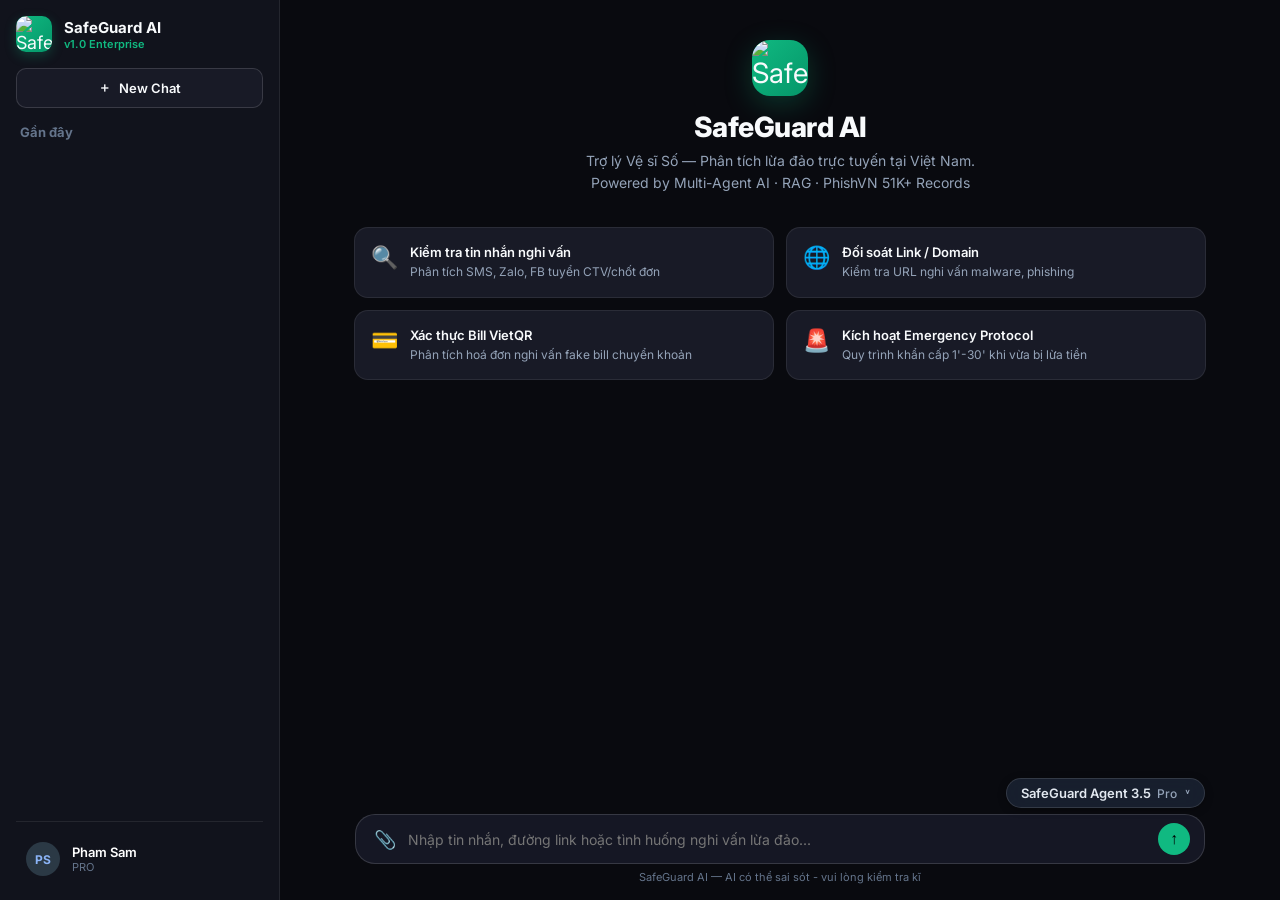
==== public/index.html @ 17a520f9 "Initial commit: SafeGuard AI - Scam/Phishing Message Copilot" ====
<!DOCTYPE html>
<html lang="vi">

<head>
    <meta charset="UTF-8">
    <meta name="viewport" content="width=device-width, initial-scale=1.0">
    <title>SafeGuard AI — Digital Security Assistant</title>
    <link rel="stylesheet" href="styles.css">
    <link rel="preconnect" href="https://fonts.googleapis.com">
    <link rel="preconnect" href="https://fonts.gstatic.com" crossorigin>
    <link href="https://fonts.googleapis.com/css2?family=Inter:wght@300;400;500;600;700;800&display=swap"
        rel="stylesheet">
</head>

<body>
    <div class="app-layout">
        <!-- ── SIDEBAR ── -->
        <aside class="sidebar">
            <div class="sidebar-header">
                <div class="logo-box"><img src="/assets/AIScamavatar.jpg" class="brand-avatar-img"
                        alt="SafeGuard AI Logo"></div>
                <div class="logo-text">
                    <span class="app-title">SafeGuard AI</span>
                    <span class="app-version">v1.0 Enterprise</span>
                </div>
            </div>

            <button class="btn-new-chat" id="btnNewChat">
                <span>＋</span> New Chat
            </button>

            <div class="sidebar-section history-section">
                <div class="section-label">Gần đây</div>
                <div class="session-list" id="sessionList">
                    <!-- Session items rendered by JS -->
                </div>
            </div>

            <div class="sidebar-footer">
                <div class="user-profile-card">
                    <div class="user-avatar-badge">PS</div>
                    <div class="user-info">
                        <div class="user-name">Pham Sam</div>
                        <div class="user-plan">PRO</div>
                    </div>
                </div>
            </div>
        </aside>

        <!-- ── MAIN VIEWPORT ── -->
        <main class="main-content">

            <!-- Scrollable Chat Stream Container -->
            <div class="chat-viewport" id="chatViewport">
                <!-- Landing view shown when chat is empty -->
                <div class="landing-view" id="landingView">
                    <div class="landing-hero">
                        <div class="hero-logo"><img src="/assets/AIScamavatar.jpg" class="landing-avatar-img"
                                alt="SafeGuard AI"></div>
                        <h1 class="hero-title">SafeGuard AI</h1>
                        <p class="hero-subtitle">
                            Trợ lý Vệ sĩ Số — Phân tích lừa đảo trực tuyến tại Việt Nam.<br>
                            Powered by Multi-Agent AI · RAG · PhishVN 51K+ Records
                        </p>
                    </div>

                    <div class="suggestion-grid">
                        <div class="suggestion-card"
                            data-prompt="Tuyển CTV xem TikTok chốt đơn Shopee thu nhập 500k/ngày. Yêu cầu nạp 500k quỹ đảm bảo vào tài khoản cá nhân Nguyen Van A để kích hoạt tài khoản gấp.">
                            <span class="card-icon">🔍</span>
                            <div class="card-text">
                                <h3>Kiểm tra tin nhắn nghi vấn</h3>
                                <p>Phân tích SMS, Zalo, FB tuyển CTV/chốt đơn</p>
                            </div>
                        </div>
                        <div class="suggestion-card"
                            data-prompt="Cán bộ Cục Thuế thông báo: Tài khoản VNeID bị lỗi. Truy cập http://vneid-capnhat.apk để cập nhật.">
                            <span class="card-icon">🌐</span>
                            <div class="card-text">
                                <h3>Đối soát Link / Domain</h3>
                                <p>Kiểm tra URL nghi vấn malware, phishing</p>
                            </div>
                        </div>
                        <div class="suggestion-card"
                            data-prompt="Gửi ảnh bill VietQR đã chuyển khoản thành công 2 triệu nhưng tài khoản ngân hàng chưa tăng số dư.">
                            <span class="card-icon">💳</span>
                            <div class="card-text">
                                <h3>Xác thực Bill VietQR</h3>
                                <p>Phân tích hoá đơn nghi vấn fake bill chuyển khoản</p>
                            </div>
                        </div>
                        <div class="suggestion-card"
                            data-prompt="Em vừa bị lừa chuyển 5 triệu cho tài khoản lừa đảo tuyển dụng rồi anh ơi, phải làm sao?">
                            <span class="card-icon">🚨</span>
                            <div class="card-text">
                                <h3>Kích hoạt Emergency Protocol</h3>
                                <p>Quy trình khẩn cấp 1'-30' khi vừa bị lừa tiền</p>
                            </div>
                        </div>
                    </div>
                </div>

                <!-- Chat Stream Messages (rendered by JS) -->
                <div class="messages-container" id="messagesContainer"></div>
            </div>



            <!-- ── BOTTOM CHAT BAR & FILE ATTACHMENT ── -->
            <div class="input-area">
                <!-- Model Selector Dropdown Trigger & Popup -->
                <div class="model-selector-wrapper">
                    <button class="model-selector-btn" id="modelSelectorBtn" type="button">
                        <span class="model-name-text">SafeGuard Agent 3.5</span>
                        <span class="model-badge">Pro</span>
                        <span class="dropdown-chevron">˅</span>
                    </button>

                    <div class="model-dropdown-menu hidden" id="modelDropdownMenu">
                        <div class="model-option active" data-model="gemini">
                            <div class="model-option-header">
                                <span class="model-title">SafeGuard Agent 3.5</span>
                                <span class="badge-tag pro">Pro</span>
                                <span class="check-icon">✓</span>
                            </div>
                            <div class="model-desc">Tool-Calling & Agentic Multi-Agent Pipeline</div>
                        </div>

                        <div class="model-option" data-model="groq">
                            <div class="model-option-header">
                                <span class="model-title">Groq Llama 3.3 70B</span>
                                <span class="badge-tag fast">Fast</span>
                                <span class="check-icon"></span>
                            </div>
                            <div class="model-desc">NHANH NHẤT ~300ms — Tối ưu cho phản hồi tức thì</div>
                        </div>

                        <div class="model-option" data-model="mistral">
                            <div class="model-option-header">
                                <span class="model-title">Mistral Large</span>
                                <span class="check-icon"></span>
                            </div>
                            <div class="model-desc">Xử lý tiếng Việt chuyên sâu & nhận diện ngữ cảnh</div>
                        </div>

                        <div class="model-option" data-model="offline">
                            <div class="model-option-header">
                                <span class="model-title">Offline Guard</span>
                                <span class="check-icon"></span>
                            </div>
                            <div class="model-desc">Phân tích rule-based & RAG cục bộ (Offline)</div>
                        </div>

                    </div>
                </div>

                <div class="attached-file-preview hidden" id="filePreview">
                    <span class="file-icon">📎</span>
                    <span class="file-name" id="fileNameText">image.png</span>
                    <button class="btn-remove-file" id="btnRemoveFile">✕</button>
                </div>

                <div class="input-container" id="inputContainer">
                    <label class="btn-attach" title="Đính kèm bằng chứng (Ảnh SMS/Bill/Zalo, tệp tài liệu)">
                        📎
                        <input type="file" id="fileInput" accept="image/*, .txt, .json, .csv" style="display:none;">
                    </label>

                    <textarea id="chatInput" placeholder="Nhập tin nhắn, đường link hoặc tình huống nghi vấn lừa đảo..."
                        rows="1"></textarea>

                    <button class="btn-send" id="btnSend" title="Gửi tin nhắn">
                        ↑
                    </button>
                </div>
                <div class="disclaimer-text">SafeGuard AI — AI có thể sai sót - vui lòng kiểm tra kĩ</div>
            </div>
        </main>
    </div>

    <!-- ── IMAGE LIGHTBOX MODAL ── -->
    <div class="image-lightbox-modal hidden" id="imageLightboxModal">
        <div class="lightbox-backdrop" id="lightboxBackdrop"></div>
        <div class="lightbox-content">
            <button class="lightbox-close-btn" id="lightboxCloseBtn" title="Đóng (Esc)">✕</button>
            <img src="" id="lightboxImage" alt="Evidence Preview Large">
            <div class="lightbox-caption" id="lightboxCaption">Bằng chứng hình ảnh</div>
        </div>
    </div>

    <script src="app.js"></script>
</body>

</html>
---- public/styles.css ----
/* ============================================================
   SAFEGUARD AI — ENTERPRISE WEB DESIGN SYSTEM (Pure Vanilla CSS)
   ============================================================ */

:root {
    --bg-primary: #090a0f;
    --bg-secondary: #11131c;
    --bg-tertiary: #181a26;
    --bg-card: #1f2233;
    --bg-card-hover: #262a3d;
    --bg-input: #151724;
    
    --text-primary: #f8fafc;
    --text-secondary: #94a3b8;
    --text-muted: #64748b;
    
    --accent: #10b981;
    --accent-glow: rgba(16, 185, 129, 0.2);
    --danger: #ef4444;
    --warning: #f59e0b;
    --safe: #10b981;
    
    --border: rgba(255, 255, 255, 0.08);
    --border-light: rgba(255, 255, 255, 0.14);
    
    --radius-lg: 20px;
    --radius-md: 14px;
    --radius-sm: 10px;
    --radius-xs: 6px;
    
    --transition: all 0.2s cubic-bezier(0.4, 0, 0.2, 1);
}

* {
    box-sizing: border-box;
    margin: 0;
    padding: 0;
}

body {
    background: var(--bg-primary);
    color: var(--text-primary);
    font-family: 'Inter', -apple-system, BlinkMacSystemFont, sans-serif;
    height: 100vh;
    overflow: hidden;
}

/* ── LAYOUT ── */
.app-layout {
    display: flex;
    height: 100vh;
    width: 100vw;
}

/* ── SIDEBAR ── */
.sidebar {
    width: 280px;
    background: var(--bg-secondary);
    border-right: 1px solid var(--border);
    display: flex;
    flex-direction: column;
    padding: 16px;
    flex-shrink: 0;
}

.sidebar-header {
    display: flex;
    align-items: center;
    gap: 12px;
    margin-bottom: 16px;
}

.logo-box {
    width: 36px;
    height: 36px;
    border-radius: 10px;
    background: linear-gradient(135deg, #10b981, #059669);
    display: flex;
    align-items: center;
    justify-content: center;
    font-size: 18px;
    box-shadow: 0 4px 12px rgba(16,185,129,0.25);
    overflow: hidden;
}

.brand-avatar-img {
    width: 100%;
    height: 100%;
    object-fit: cover;
    border-radius: 10px;
}

.logo-text {
    display: flex;
    flex-direction: column;
}

.app-title {
    font-size: 15px;
    font-weight: 700;
    color: var(--text-primary);
}

.app-version {
    font-size: 11px;
    font-weight: 600;
    color: var(--accent);
}

.btn-new-chat {
    width: 100%;
    padding: 10px 16px;
    background: var(--bg-tertiary);
    border: 1px solid var(--border-light);
    border-radius: var(--radius-sm);
    color: var(--text-primary);
    font-family: inherit;
    font-size: 13px;
    font-weight: 600;
    cursor: pointer;
    transition: var(--transition);
    display: flex;
    align-items: center;
    gap: 8px;
    justify-content: center;
    margin-bottom: 16px;
}

.btn-new-chat:hover {
    background: var(--accent);
    border-color: var(--accent);
    color: #000;
    transform: translateY(-1px);
}

.sidebar-section {
    margin-bottom: 16px;
}

.section-label {
    font-size: 13px;
    font-weight: 700;
    color: var(--text-muted);
    margin-bottom: 12px;
    padding: 0 4px;
}

.quick-buttons-grid {
    display: grid;
    grid-template-columns: 1fr 1fr;
    gap: 8px;
}

.btn-quick-action {
    background: var(--bg-tertiary);
    border: 1px solid var(--border);
    border-radius: var(--radius-xs);
    color: var(--text-secondary);
    padding: 8px 10px;
    font-size: 12px;
    font-weight: 500;
    cursor: pointer;
    transition: var(--transition);
    text-align: left;
}

.btn-quick-action:hover {
    background: var(--bg-card-hover);
    color: var(--text-primary);
    border-color: var(--border-light);
}

.history-section {
    flex: 1;
    display: flex;
    flex-direction: column;
    min-height: 0;
}

.session-list {
    flex: 1;
    overflow-y: auto;
    display: flex;
    flex-direction: column;
    gap: 4px;
    padding-right: 4px;
}

.session-item {
    display: flex;
    align-items: center;
    gap: 10px;
    padding: 8px 12px;
    border-radius: var(--radius-sm);
    font-size: 13px;
    font-weight: 400;
    color: var(--text-secondary);
    cursor: pointer;
    transition: all 0.15s ease;
    border: 1px solid transparent;
    user-select: none;
    min-height: 38px;
    box-sizing: border-box;
}

.session-item:hover {
    background: var(--bg-tertiary);
    color: #ffffff;
}

.session-item.active {
    background: #212121;
    color: #ffffff;
    font-weight: 600;
    border-color: var(--border);
}

.session-icon {
    font-size: 14px;
    flex-shrink: 0;
    opacity: 0.75;
}

.session-title {
    flex: 1;
    min-width: 0;
    white-space: nowrap;
    overflow: hidden;
    text-overflow: ellipsis;
    display: block;
}

.sidebar-footer {
    margin-top: auto;
    padding-top: 12px;
    border-top: 1px solid var(--border);
}

.user-profile-card {
    display: flex;
    align-items: center;
    gap: 12px;
    padding: 8px 10px;
    border-radius: 8px;
    cursor: pointer;
    transition: background 0.15s ease;
}

.user-profile-card:hover {
    background: var(--bg-tertiary);
}

.user-avatar-badge {
    width: 34px;
    height: 34px;
    border-radius: 50%;
    background: #2b3945;
    color: #8bb4f7;
    font-size: 12px;
    font-weight: 700;
    display: flex;
    align-items: center;
    justify-content: center;
    flex-shrink: 0;
}

.user-info {
    display: flex;
    flex-direction: column;
}

.user-name {
    font-size: 13px;
    font-weight: 600;
    color: #ffffff;
}

.user-plan {
    font-size: 11px;
    color: var(--text-muted);
}

.storage-card {
    background: var(--bg-tertiary);
    border: 1px solid var(--border);
    border-radius: var(--radius-sm);
    padding: 12px;
}

.storage-header {
    display: flex;
    justify-content: space-between;
    align-items: center;
    font-size: 11px;
    color: var(--text-muted);
    font-weight: 700;
    text-transform: uppercase;
}

.badge-status {
    color: var(--accent);
}

.storage-title {
    font-size: 13px;
    font-weight: 600;
    color: var(--text-primary);
    margin: 4px 0 6px 0;
}

.storage-bar {
    background: var(--bg-primary);
    height: 5px;
    border-radius: 3px;
    overflow: hidden;
    margin-bottom: 6px;
}

.storage-fill {
    background: var(--accent);
    height: 100%;
}

.storage-sub {
    font-size: 10px;
    color: var(--text-muted);
}

/* ── MAIN CONTENT ── */
.main-content {
    flex: 1;
    display: flex;
    flex-direction: column;
    position: relative;
    background: var(--bg-primary);
}

/* ── MODEL SELECTOR DROPDOWN (ANTIGRAVITY / CLAUDE STYLE) ── */
.model-selector-wrapper {
    position: relative;
    max-width: 850px;
    width: 100%;
    display: flex;
    justify-content: flex-end;
    margin-bottom: 6px;
    z-index: 100;
}

.model-selector-btn {
    display: flex;
    align-items: center;
    gap: 6px;
    background: rgba(30, 41, 59, 0.7);
    backdrop-filter: blur(12px);
    border: 1px solid rgba(255, 255, 255, 0.12);
    border-radius: 20px;
    padding: 6px 14px;
    color: var(--text-primary);
    font-family: inherit;
    font-size: 13px;
    font-weight: 600;
    cursor: pointer;
    transition: all 0.2s ease;
    box-shadow: 0 2px 8px rgba(0,0,0,0.3);
}

.model-selector-btn:hover {
    background: rgba(40, 53, 72, 0.9);
    border-color: rgba(255, 255, 255, 0.25);
    box-shadow: 0 4px 12px rgba(0,0,0,0.4);
}

.model-name-text {
    color: #e2e8f0;
    font-weight: 600;
}

.model-badge {
    color: #94a3b8;
    font-size: 12px;
    font-weight: 500;
}

.dropdown-chevron {
    font-size: 11px;
    color: #94a3b8;
    margin-left: 2px;
    transition: transform 0.2s ease;
}

.model-selector-btn.open .dropdown-chevron {
    transform: rotate(180deg);
}

.model-dropdown-menu {
    position: absolute;
    bottom: calc(100% + 8px);
    right: 0;
    width: 320px;
    background: #18191c;
    border: 1px solid rgba(255, 255, 255, 0.12);
    border-radius: 16px;
    padding: 8px;
    box-shadow: 0 16px 36px rgba(0,0,0,0.6), 0 0 0 1px rgba(255,255,255,0.05);
    backdrop-filter: blur(20px);
    animation: slideUpFade 0.2s cubic-bezier(0.16, 1, 0.3, 1);
    z-index: 1000;
}

.model-dropdown-menu.hidden {
    display: none;
}

@keyframes slideUpFade {
    from { opacity: 0; transform: translateY(6px) scale(0.98); }
    to { opacity: 1; transform: translateY(0) scale(1); }
}

.model-option {
    padding: 10px 12px;
    border-radius: 10px;
    cursor: pointer;
    transition: background 0.15s ease;
    display: flex;
    flex-direction: column;
    gap: 3px;
    margin-bottom: 2px;
}

.model-option:hover {
    background: rgba(255, 255, 255, 0.07);
}

.model-option.active {
    background: rgba(255, 255, 255, 0.08);
}

.model-option-header {
    display: flex;
    align-items: center;
    gap: 8px;
}

.model-title {
    font-size: 14px;
    font-weight: 600;
    color: #f1f5f9;
}

.badge-tag {
    font-size: 11px;
    font-weight: 600;
    padding: 2px 7px;
    border-radius: 6px;
}

.badge-tag.pro {
    background: rgba(59, 130, 246, 0.2);
    color: #60a5fa;
    border: 1px solid rgba(59, 130, 246, 0.4);
}

.badge-tag.fast {
    background: rgba(16, 185, 129, 0.2);
    color: #34d399;
    border: 1px solid rgba(16, 185, 129, 0.4);
}

.check-icon {
    margin-left: auto;
    color: #3b82f6;
    font-weight: bold;
    font-size: 14px;
}

.model-desc {
    font-size: 12px;
    color: #94a3b8;
    line-height: 1.35;
}

.model-dropdown-divider {
    height: 1px;
    background: rgba(255, 255, 255, 0.08);
    margin: 6px 4px;
}

.sub-menu-item {
    display: flex;
    justify-content: space-between;
    align-items: center;
    padding: 8px 12px;
    border-radius: 8px;
    font-size: 13px;
    font-weight: 500;
    color: #cbd5e1;
    cursor: pointer;
    transition: background 0.15s ease;
}

.sub-menu-item:hover {
    background: rgba(255, 255, 255, 0.06);
    color: #fff;
}

.sub-val {
    color: #64748b;
    font-weight: 600;
}

/* ── COLLAPSIBLE THOUGHT ACCORDION ── */
.thought-accordion {
    margin-bottom: 12px;
    border: 1px solid rgba(255, 255, 255, 0.08);
    border-radius: 10px;
    background: rgba(15, 23, 42, 0.4);
    overflow: hidden;
}

.thought-header-btn {
    width: 100%;
    display: flex;
    align-items: center;
    justify-content: space-between;
    padding: 8px 12px;
    background: transparent;
    border: none;
    color: var(--text-secondary);
    font-family: inherit;
    font-size: 12px;
    font-weight: 500;
    cursor: pointer;
    transition: background 0.2s ease;
    text-align: left;
}

.thought-header-btn:hover {
    background: rgba(255, 255, 255, 0.04);
    color: var(--text-primary);
}

.thought-header-left {
    display: flex;
    align-items: center;
    gap: 6px;
}

.thought-toggle-icon {
    font-size: 10px;
    transition: transform 0.2s ease;
    color: var(--text-muted);
}

.thought-accordion.open .thought-toggle-icon {
    transform: rotate(180deg);
}

.thought-details-content {
    display: none;
    padding: 10px 14px 12px 14px;
    border-top: 1px solid rgba(255, 255, 255, 0.06);
    background: rgba(0, 0, 0, 0.2);
    font-size: 12px;
    color: var(--text-muted);
    line-height: 1.5;
}

.thought-accordion.open .thought-details-content {
    display: block;
}

.thought-log-item {
    display: flex;
    align-items: flex-start;
    gap: 8px;
    margin-bottom: 6px;
    font-family: monospace, sans-serif;
}

.thought-log-item:last-child {
    margin-bottom: 0;
}

.thought-log-tag {
    color: var(--accent);
    font-weight: bold;
    flex-shrink: 0;
}

.chat-viewport {
    flex: 1;
    overflow-y: auto;
    padding: 20px 24px 140px 24px;
    max-width: 900px;
    width: 100%;
    margin: 0 auto;
}

/* ── LANDING VIEW ── */
.landing-view {
    text-align: center;
    padding: 20px 0 40px 0;
    animation: fadeInUp 0.5s ease-out;
}

.hero-logo {
    width: 56px;
    height: 56px;
    border-radius: 18px;
    background: linear-gradient(135deg, #10b981, #059669);
    display: inline-flex;
    align-items: center;
    justify-content: center;
    font-size: 28px;
    margin-bottom: 14px;
    box-shadow: 0 8px 28px rgba(16,185,129,0.25);
    overflow: hidden;
}

.landing-avatar-img {
    width: 100%;
    height: 100%;
    object-fit: cover;
    border-radius: 18px;
}

.hero-title {
    font-size: 28px;
    font-weight: 800;
    letter-spacing: -0.5px;
    margin-bottom: 6px;
}

.hero-subtitle {
    font-size: 14px;
    color: var(--text-secondary);
    line-height: 1.6;
    margin-bottom: 32px;
}

.suggestion-grid {
    display: grid;
    grid-template-columns: 1fr 1fr;
    gap: 12px;
    text-align: left;
}

.suggestion-card {
    background: var(--bg-tertiary);
    border: 1px solid var(--border);
    border-radius: var(--radius-md);
    padding: 16px;
    cursor: pointer;
    transition: var(--transition);
    display: flex;
    gap: 12px;
}

.suggestion-card:hover {
    border-color: var(--accent);
    background: var(--bg-card-hover);
    transform: translateY(-2px);
}

.card-icon {
    font-size: 22px;
}

.card-text h3 {
    font-size: 13px;
    font-weight: 600;
    color: var(--text-primary);
    margin-bottom: 4px;
}

.card-text p {
    font-size: 12px;
    color: var(--text-secondary);
    line-height: 1.4;
}

/* ── MESSAGES ── */
.messages-container {
    display: flex;
    flex-direction: column;
    gap: 16px;
}

.message-row {
    display: flex;
    gap: 12px;
    max-width: 100%;
    animation: fadeIn 0.3s ease-out;
}

.message-avatar {
    width: 32px;
    height: 32px;
    border-radius: 10px;
    background: var(--bg-tertiary);
    border: 1px solid var(--border);
    display: flex;
    align-items: center;
    justify-content: center;
    font-size: 16px;
    flex-shrink: 0;
    overflow: hidden;
}

.chatbot-avatar-img {
    width: 100%;
    height: 100%;
    object-fit: cover;
    border-radius: 10px;
    display: block;
}

.message-content {
    flex: 1;
    line-height: 1.7;
    font-size: 14px;
}

.message-row.user .message-content {
    background: var(--bg-tertiary);
    border: 1px solid var(--border);
    border-radius: var(--radius-md);
    padding: 12px 16px;
}

/* Image Attachment inside Chat Message Bubble */
.chat-attached-img {
    max-width: 320px;
    max-height: 240px;
    border-radius: 12px;
    border: 1px solid var(--border-light);
    margin-bottom: 8px;
    display: block;
    box-shadow: 0 4px 16px rgba(0,0,0,0.3);
    transition: var(--transition);
}

.chat-attached-img:hover {
    transform: scale(1.02);
}

/* Risk Card Output */
.risk-header {
    font-size: 18px;
    font-weight: 800;
    margin-bottom: 4px;
}

.risk-headline {
    font-size: 14px;
    font-weight: 600;
    margin-bottom: 12px;
    color: var(--text-primary);
}

.emergency-box {
    background: rgba(239,68,68,0.1);
    border: 1px solid rgba(239,68,68,0.3);
    border-radius: var(--radius-sm);
    padding: 14px;
    margin: 12px 0;
}

.metrics-grid {
    display: grid;
    grid-template-columns: 1fr 1fr 1fr;
    gap: 10px;
    margin: 14px 0;
}

.metric-card {
    background: var(--bg-card);
    border: 1px solid var(--border);
    border-radius: var(--radius-sm);
    padding: 12px;
    text-align: center;
}

.metric-label {
    font-size: 11px;
    color: var(--text-muted);
    text-transform: uppercase;
    letter-spacing: 0.5px;
}

.metric-value {
    font-size: 24px;
    font-weight: 800;
    margin: 2px 0;
    color: var(--text-primary);
}

.breakdown-section {
    margin: 14px 0;
}

.breakdown-row {
    display: flex;
    align-items: center;
    gap: 12px;
    margin: 6px 0;
}

.breakdown-label {
    font-size: 13px;
    color: var(--text-secondary);
    flex: 1;
}

.breakdown-progress {
    width: 140px;
    height: 8px;
    background: var(--bg-tertiary);
    border-radius: 4px;
    overflow: hidden;
}

.breakdown-fill {
    height: 100%;
    background: var(--accent);
    border-radius: 4px;
}

/* ── THINKING BUBBLE INLINE CHAT STREAM ── */
.thinking-bubble {
    background: var(--bg-tertiary);
    border: 1px solid var(--border-light);
    border-radius: var(--radius-md);
    padding: 14px 18px;
    width: 100%;
    max-width: 650px;
    animation: fadeIn 0.3s ease-out;
}

.thinking-header {
    display: flex;
    align-items: center;
    gap: 8px;
    font-size: 13px;
    font-weight: 600;
    color: var(--accent);
    margin-bottom: 8px;
}

.thinking-spinner {
    animation: spin 2s infinite linear;
}

.thinking-steps {
    display: flex;
    flex-direction: column;
    gap: 4px;
    font-size: 12px;
    color: var(--text-muted);
}

.step-item.active {
    color: var(--accent);
    font-weight: 500;
}

.step-item.done {
    color: var(--text-secondary);
}

/* ── INPUT AREA (CLEAN EMERALD FOCUS, NO RED) ── */
.input-area {
    position: absolute;
    bottom: 0;
    left: 0;
    right: 0;
    padding: 16px 24px;
    background: linear-gradient(to top, var(--bg-primary) 80%, transparent);
    display: flex;
    flex-direction: column;
    align-items: center;
}

.attached-file-preview {
    background: var(--bg-tertiary);
    border: 1px solid var(--border-light);
    border-radius: 14px;
    padding: 8px 14px;
    display: flex;
    align-items: center;
    gap: 10px;
    font-size: 13px;
    color: var(--accent);
    margin-bottom: 8px;
    max-width: 850px;
    width: 100%;
}

.attached-file-preview.hidden { display: none; }

.btn-remove-file {
    background: transparent;
    border: none;
    color: var(--text-muted);
    cursor: pointer;
    font-size: 14px;
    margin-left: auto;
}

.btn-remove-file:hover { color: var(--danger); }

.input-container {
    display: flex;
    align-items: center;
    gap: 8px;
    background: var(--bg-input);
    border: 1px solid var(--border-light);
    border-radius: 20px;
    padding: 8px 14px;
    max-width: 850px;
    width: 100%;
    transition: var(--transition);
}

.input-container.dragover {
    border-color: var(--accent) !important;
    background: rgba(16,185,129,0.08) !important;
    box-shadow: 0 0 0 4px var(--accent-glow) !important;
}

/* NO RED FOCUS BACKGROUND EVER */
.input-container:focus-within {
    border-color: var(--accent) !important;
    box-shadow: 0 0 0 3px var(--accent-glow) !important;
    background: #181b2c !important;
}

.btn-attach {
    font-size: 18px;
    color: var(--text-muted);
    cursor: pointer;
    padding: 4px;
    transition: var(--transition);
}

.btn-attach:hover { color: var(--accent); }

.input-container textarea {
    flex: 1;
    background: transparent;
    border: none;
    color: var(--text-primary);
    font-family: inherit;
    font-size: 14px;
    resize: none;
    outline: none;
    max-height: 120px;
    line-height: 1.5;
}

.btn-send {
    width: 32px;
    height: 32px;
    border-radius: 50%;
    background: var(--accent);
    border: none;
    color: #000;
    font-weight: 800;
    font-size: 16px;
    cursor: pointer;
    transition: var(--transition);
    display: flex;
    align-items: center;
    justify-content: center;
}

.btn-send:hover {
    transform: scale(1.05);
}

.disclaimer-text {
    font-size: 11px;
    color: var(--text-muted);
    margin-top: 6px;
    text-align: center;
}

/* ── ANIMATIONS ── */
@keyframes fadeIn { from { opacity: 0; } to { opacity: 1; } }
@keyframes fadeInUp { from { opacity: 0; transform: translateY(16px); } to { opacity: 1; transform: translateY(0); } }
@keyframes spin { 0% { transform: rotate(0deg); } 100% { transform: rotate(360deg); } }
@keyframes zoomIn { from { opacity: 0; transform: scale(0.92); } to { opacity: 1; transform: scale(1); } }

/* ── CHAT ATTACHED IMAGE THUMBNAIL ── */
.chat-attached-img {
    max-width: 240px;
    max-height: 180px;
    border-radius: var(--radius-sm);
    object-fit: cover;
    margin-bottom: 8px;
    display: block;
    cursor: zoom-in;
    border: 1px solid var(--border);
    transition: transform 0.2s ease, box-shadow 0.2s ease;
}

.chat-attached-img:hover {
    transform: scale(1.03);
    box-shadow: 0 8px 20px rgba(0, 0, 0, 0.4);
    border-color: var(--accent);
}

/* ── IMAGE LIGHTBOX MODAL ── */
.image-lightbox-modal {
    position: fixed;
    top: 0;
    left: 0;
    width: 100vw;
    height: 100vh;
    z-index: 99999;
    display: flex;
    align-items: center;
    justify-content: center;
    transition: opacity 0.25s ease;
}

.image-lightbox-modal.hidden {
    display: none;
    opacity: 0;
    pointer-events: none;
}

.lightbox-backdrop {
    position: absolute;
    top: 0;
    left: 0;
    width: 100%;
    height: 100%;
    background: rgba(0, 0, 0, 0.85);
    backdrop-filter: blur(10px);
    -webkit-backdrop-filter: blur(10px);
}

.lightbox-content {
    position: relative;
    z-index: 2;
    max-width: 90vw;
    max-height: 85vh;
    display: flex;
    flex-direction: column;
    align-items: center;
    animation: zoomIn 0.25s cubic-bezier(0.16, 1, 0.3, 1);
}

.lightbox-content img {
    max-width: 90vw;
    max-height: 80vh;
    object-fit: contain;
    border-radius: 12px;
    box-shadow: 0 25px 60px rgba(0, 0, 0, 0.7);
    border: 1px solid rgba(255, 255, 255, 0.15);
}

.lightbox-caption {
    margin-top: 10px;
    color: var(--text-secondary);
    font-size: 13px;
    font-weight: 500;
    background: rgba(255, 255, 255, 0.1);
    padding: 4px 14px;
    border-radius: 20px;
    backdrop-filter: blur(4px);
}

.lightbox-close-btn {
    position: absolute;
    top: -16px;
    right: -16px;
    width: 36px;
    height: 36px;
    border-radius: 50%;
    background: #1f1f1f;
    border: 1px solid rgba(255, 255, 255, 0.2);
    color: #ffffff;
    font-size: 18px;
    font-weight: 700;
    cursor: pointer;
    display: flex;
    align-items: center;
    justify-content: center;
    transition: all 0.15s ease;
    box-shadow: 0 4px 12px rgba(0, 0, 0, 0.5);
}

.lightbox-close-btn:hover {
    background: #ff4d4f;
    color: #ffffff;
    transform: scale(1.1);
}
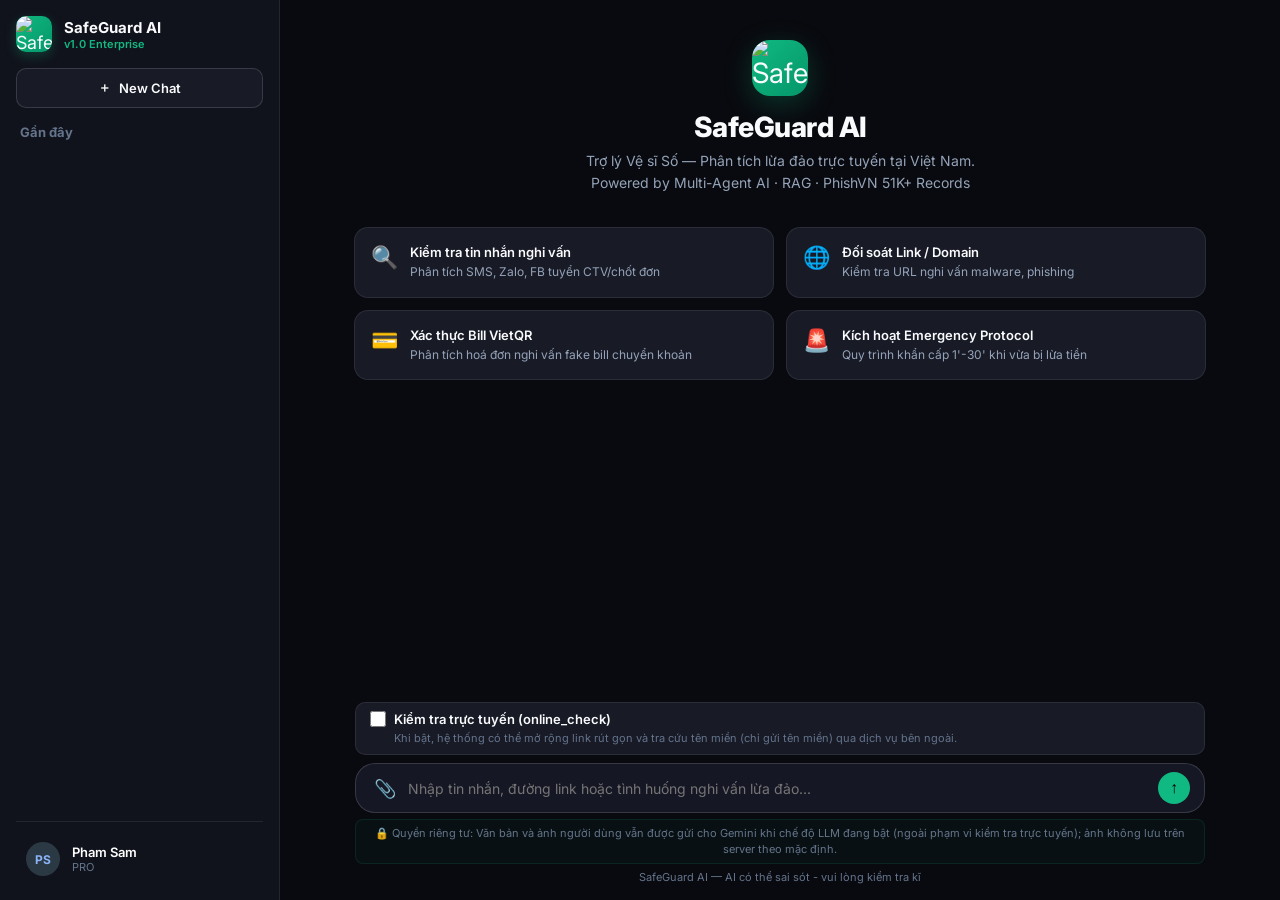
==== commit 692f77f1: "Phase 5A: explanatory UI (link analysis cards, real pipeline trace, online_check opt-in, network act" ====
--- a/public/index.html
+++ b/public/index.html
@@ -108,50 +108,13 @@
 
             <!-- ── BOTTOM CHAT BAR & FILE ATTACHMENT ── -->
             <div class="input-area">
-                <!-- Model Selector Dropdown Trigger & Popup -->
-                <div class="model-selector-wrapper">
-                    <button class="model-selector-btn" id="modelSelectorBtn" type="button">
-                        <span class="model-name-text">SafeGuard Agent 3.5</span>
-                        <span class="model-badge">Pro</span>
-                        <span class="dropdown-chevron">˅</span>
-                    </button>
-
-                    <div class="model-dropdown-menu hidden" id="modelDropdownMenu">
-                        <div class="model-option active" data-model="gemini">
-                            <div class="model-option-header">
-                                <span class="model-title">SafeGuard Agent 3.5</span>
-                                <span class="badge-tag pro">Pro</span>
-                                <span class="check-icon">✓</span>
-                            </div>
-                            <div class="model-desc">Tool-Calling & Agentic Multi-Agent Pipeline</div>
-                        </div>
-
-                        <div class="model-option" data-model="groq">
-                            <div class="model-option-header">
-                                <span class="model-title">Groq Llama 3.3 70B</span>
-                                <span class="badge-tag fast">Fast</span>
-                                <span class="check-icon"></span>
-                            </div>
-                            <div class="model-desc">NHANH NHẤT ~300ms — Tối ưu cho phản hồi tức thì</div>
-                        </div>
-
-                        <div class="model-option" data-model="mistral">
-                            <div class="model-option-header">
-                                <span class="model-title">Mistral Large</span>
-                                <span class="check-icon"></span>
-                            </div>
-                            <div class="model-desc">Xử lý tiếng Việt chuyên sâu & nhận diện ngữ cảnh</div>
-                        </div>
-
-                        <div class="model-option" data-model="offline">
-                            <div class="model-option-header">
-                                <span class="model-title">Offline Guard</span>
-                                <span class="check-icon"></span>
-                            </div>
-                            <div class="model-desc">Phân tích rule-based & RAG cục bộ (Offline)</div>
-                        </div>
-
-                    </div>
+                <!-- Online Check Toggle (U3) -->
+                <div class="online-check-container">
+                    <label class="online-check-label" for="onlineCheckCheckbox">
+                        <input type="checkbox" id="onlineCheckCheckbox" autocomplete="off">
+                        <span class="online-check-title">Kiểm tra trực tuyến (online_check)</span>
+                    </label>
+                    <div class="online-check-help">Khi bật, hệ thống có thể mở rộng link rút gọn và tra cứu tên miền (chỉ gửi tên miền) qua dịch vụ bên ngoài.</div>
                 </div>
 
                 <div class="attached-file-preview hidden" id="filePreview">
@@ -163,7 +126,7 @@
                 <div class="input-container" id="inputContainer">
                     <label class="btn-attach" title="Đính kèm bằng chứng (Ảnh SMS/Bill/Zalo, tệp tài liệu)">
                         📎
-                        <input type="file" id="fileInput" accept="image/*, .txt, .json, .csv" style="display:none;">
+                        <input type="file" id="fileInput" accept="image/*" hidden>
                     </label>
 
                     <textarea id="chatInput" placeholder="Nhập tin nhắn, đường link hoặc tình huống nghi vấn lừa đảo..."
@@ -172,6 +135,9 @@
                     <button class="btn-send" id="btnSend" title="Gửi tin nhắn">
                         ↑
                     </button>
+                </div>
+                <div class="privacy-notice" id="privacyNotice">
+                    🔒 Quyền riêng tư: Văn bản và ảnh người dùng vẫn được gửi cho Gemini khi chế độ LLM đang bật (ngoài phạm vi kiểm tra trực tuyến); ảnh không lưu trên server theo mặc định.
                 </div>
                 <div class="disclaimer-text">SafeGuard AI — AI có thể sai sót - vui lòng kiểm tra kĩ</div>
             </div>
@@ -188,6 +154,7 @@
         </div>
     </div>
 
+    <script src="ui_render.js"></script>
     <script src="app.js"></script>
 </body>
 
--- a/public/styles.css
+++ b/public/styles.css
@@ -1097,3 +1097,856 @@
     color: #ffffff;
     transform: scale(1.1);
 }
+
+
+/* ============================================================
+   PHASE 5A — UI GIẢI THÍCH LINK, PIPELINE TRACE & PRIVACY STYLES
+   ============================================================ */
+
+/* ── ONLINE CHECK CHECKBOX & PRIVACY NOTICE (U3 & U5) ── */
+.online-check-container {
+    width: 100%;
+    max-width: 850px;
+    margin-bottom: 8px;
+    padding: 8px 14px;
+    background: var(--bg-tertiary);
+    border: 1px solid var(--border);
+    border-radius: var(--radius-sm);
+    display: flex;
+    flex-direction: column;
+    gap: 4px;
+}
+
+.online-check-label {
+    display: flex;
+    align-items: center;
+    gap: 8px;
+    cursor: pointer;
+    font-size: 13px;
+    font-weight: 600;
+    color: var(--text-primary);
+}
+
+.online-check-label input[type="checkbox"] {
+    width: 16px;
+    height: 16px;
+    accent-color: var(--accent);
+    cursor: pointer;
+}
+
+.online-check-help {
+    font-size: 11px;
+    color: var(--text-muted);
+    line-height: 1.4;
+    padding-left: 24px;
+}
+
+.privacy-notice {
+    font-size: 11px;
+    color: var(--text-muted);
+    margin-top: 6px;
+    text-align: center;
+    max-width: 850px;
+    line-height: 1.4;
+    background: rgba(16, 185, 129, 0.04);
+    padding: 6px 12px;
+    border-radius: 8px;
+    border: 1px solid rgba(16, 185, 129, 0.12);
+}
+
+/* ── URL ANALYSIS CONTAINER (U1) ── */
+.url-analysis-container {
+    margin-top: 14px;
+    display: flex;
+    flex-direction: column;
+    gap: 12px;
+}
+
+.url-analysis-title {
+    font-size: 14px;
+    font-weight: 700;
+    color: var(--text-primary);
+    margin-bottom: 2px;
+}
+
+.url-summary-box {
+    background: var(--bg-card);
+    border: 1px solid var(--border);
+    border-radius: var(--radius-sm);
+    padding: 10px 14px;
+    font-size: 12px;
+    color: var(--text-secondary);
+    line-height: 1.5;
+}
+
+.url-summary-item {
+    margin: 2px 0;
+}
+
+/* ── INDIVIDUAL LINK ANALYSIS CARD ── */
+.link-analysis-card {
+    background: var(--bg-card);
+    border: 1px solid var(--border);
+    border-radius: var(--radius-md);
+    padding: 14px 16px;
+    display: flex;
+    flex-direction: column;
+    gap: 10px;
+    box-shadow: 0 4px 14px rgba(0, 0, 0, 0.2);
+    transition: var(--transition);
+}
+
+.link-analysis-card:hover {
+    border-color: var(--border-light);
+}
+
+.link-card-header {
+    display: flex;
+    align-items: center;
+    flex-wrap: wrap;
+    gap: 8px;
+    font-size: 12px;
+}
+
+.verdict-badge {
+    padding: 3px 10px;
+    border-radius: 20px;
+    font-weight: 700;
+    font-size: 12px;
+    display: inline-flex;
+    align-items: center;
+    gap: 4px;
+}
+
+.verdict-dangerous {
+    background: rgba(239, 68, 68, 0.18);
+    color: #f87171;
+    border: 1px solid rgba(239, 68, 68, 0.4);
+}
+
+.verdict-suspicious {
+    background: rgba(245, 158, 11, 0.18);
+    color: #fbbf24;
+    border: 1px solid rgba(245, 158, 11, 0.4);
+}
+
+.verdict-unverified {
+    background: rgba(234, 179, 8, 0.18);
+    color: #fde047;
+    border: 1px solid rgba(234, 179, 8, 0.4);
+}
+
+.verdict-official {
+    background: rgba(16, 185, 129, 0.18);
+    color: #34d399;
+    border: 1px solid rgba(16, 185, 129, 0.4);
+}
+
+.verdict-benign {
+    background: rgba(16, 185, 129, 0.15);
+    color: #10b981;
+    border: 1px solid rgba(16, 185, 129, 0.3);
+}
+
+.verdict-low {
+    background: rgba(59, 130, 246, 0.15);
+    color: #60a5fa;
+    border: 1px solid rgba(59, 130, 246, 0.3);
+}
+
+.verdict-unknown {
+    background: rgba(148, 163, 184, 0.15);
+    color: #cbd5e1;
+    border: 1px solid rgba(148, 163, 184, 0.3);
+}
+
+.link-score-badge {
+    font-size: 11px;
+    font-weight: 600;
+    color: var(--text-secondary);
+    background: var(--bg-tertiary);
+    padding: 3px 8px;
+    border-radius: 6px;
+    border: 1px solid var(--border);
+}
+
+.link-source-tag {
+    font-size: 11px;
+    color: var(--text-muted);
+    margin-left: auto;
+}
+
+/* ── TWO MAIN ROWS: BẠN THẤY & THỰC TẾ MỞ ── */
+.link-card-urls {
+    display: flex;
+    flex-direction: column;
+    gap: 6px;
+    background: var(--bg-tertiary);
+    border: 1px solid var(--border);
+    border-radius: var(--radius-sm);
+    padding: 10px 12px;
+}
+
+.link-url-row {
+    display: flex;
+    flex-direction: column;
+    gap: 2px;
+}
+
+.link-row-label {
+    font-size: 11px;
+    font-weight: 700;
+    color: var(--text-muted);
+    text-transform: uppercase;
+    letter-spacing: 0.5px;
+}
+
+.link-row-value {
+    font-family: monospace, -apple-system, sans-serif;
+    font-size: 12px;
+    color: var(--text-primary);
+    word-break: break-all;
+    overflow-wrap: anywhere;
+    user-select: all;
+}
+
+.link-display-value {
+    color: #93c5fd;
+}
+
+.link-actual-value {
+    color: #fca5a5;
+    font-weight: 600;
+}
+
+.link-host-diff {
+    border-top: 1px dashed var(--border);
+    padding-top: 4px;
+    margin-top: 2px;
+}
+
+/* ── BRAND MATCH BOX ── */
+.brand-match-box {
+    background: rgba(245, 158, 11, 0.08);
+    border: 1px solid rgba(245, 158, 11, 0.25);
+    border-radius: var(--radius-sm);
+    padding: 10px 12px;
+    display: flex;
+    flex-direction: column;
+    gap: 4px;
+    font-size: 12px;
+}
+
+.brand-match-title {
+    font-weight: 700;
+    color: #fbbf24;
+}
+
+.brand-official-domain {
+    color: var(--text-secondary);
+}
+
+.brand-domain-text {
+    font-family: monospace, sans-serif;
+    font-weight: 700;
+    color: #34d399;
+    user-select: all;
+}
+
+.brand-match-warning {
+    font-size: 11px;
+    color: var(--text-muted);
+    font-style: italic;
+}
+
+/* ── OBFUSCATION & REDIRECT SECTIONS ── */
+.section-subtitle {
+    font-size: 12px;
+    font-weight: 700;
+    color: var(--text-secondary);
+    margin-bottom: 4px;
+}
+
+.obfuscation-section, .redirect-section, .signals-section {
+    display: flex;
+    flex-direction: column;
+    gap: 4px;
+}
+
+.obfuscation-list, .redirect-list, .signals-list {
+    display: flex;
+    flex-direction: column;
+    gap: 4px;
+}
+
+.obfuscation-step-item, .redirect-hop-item {
+    display: flex;
+    align-items: flex-start;
+    gap: 6px;
+    font-size: 12px;
+    color: var(--text-secondary);
+    line-height: 1.4;
+    word-break: break-all;
+}
+
+.step-number, .hop-index {
+    font-weight: 700;
+    color: var(--accent);
+    flex-shrink: 0;
+}
+
+.step-tech {
+    font-weight: 600;
+    color: #fbbf24;
+    flex-shrink: 0;
+}
+
+.hop-status {
+    color: var(--text-muted);
+    font-weight: 600;
+    flex-shrink: 0;
+}
+
+.hop-url {
+    font-family: monospace, sans-serif;
+    color: var(--text-primary);
+}
+
+/* ── SIGNALS ── */
+.signal-item {
+    display: flex;
+    align-items: flex-start;
+    gap: 8px;
+    font-size: 12px;
+    padding: 6px 10px;
+    border-radius: 6px;
+    background: var(--bg-tertiary);
+    border: 1px solid var(--border);
+    line-height: 1.4;
+}
+
+.signal-badge {
+    font-size: 10px;
+    font-weight: 700;
+    padding: 2px 6px;
+    border-radius: 4px;
+    flex-shrink: 0;
+}
+
+.severity-critical .signal-badge { background: rgba(239, 68, 68, 0.25); color: #f87171; }
+.severity-high .signal-badge { background: rgba(249, 115, 22, 0.25); color: #fb923c; }
+.severity-medium .signal-badge { background: rgba(245, 158, 11, 0.25); color: #fbbf24; }
+.severity-low .signal-badge { background: rgba(59, 130, 246, 0.25); color: #60a5fa; }
+.severity-info .signal-badge { background: rgba(148, 163, 184, 0.25); color: #cbd5e1; }
+
+.signal-message {
+    color: var(--text-primary);
+    flex: 1;
+}
+
+.signal-evidence {
+    color: var(--text-muted);
+    font-size: 11px;
+}
+
+/* ── UNVERIFIED GUIDE BOX (U4) ── */
+.unverified-guide-box {
+    background: rgba(234, 179, 8, 0.08);
+    border: 1px solid rgba(234, 179, 8, 0.3);
+    border-radius: var(--radius-sm);
+    padding: 10px 14px;
+    display: flex;
+    flex-direction: column;
+    gap: 8px;
+}
+
+.unverified-guide-msg {
+    font-size: 12px;
+    color: #fde047;
+    line-height: 1.5;
+    font-weight: 500;
+}
+
+.btn-upload-screenshot {
+    align-self: flex-start;
+    padding: 6px 14px;
+    background: #eab308;
+    color: #000;
+    border: none;
+    border-radius: 6px;
+    font-size: 12px;
+    font-weight: 700;
+    cursor: pointer;
+    transition: var(--transition);
+}
+
+.btn-upload-screenshot:hover {
+    background: #facc15;
+    transform: translateY(-1px);
+}
+
+.url-more-notice, .url-truncated-notice {
+    font-size: 12px;
+    font-style: italic;
+    color: var(--text-muted);
+    padding: 6px 10px;
+    background: var(--bg-tertiary);
+    border-radius: 6px;
+    border: 1px solid var(--border);
+}
+
+/* ── PIPELINE TRACE BOX (U2) ── */
+.pipeline-trace-box {
+    margin-bottom: 12px;
+    background: var(--bg-card);
+    border: 1px solid var(--border);
+    border-radius: var(--radius-sm);
+    padding: 10px 14px;
+    display: flex;
+    flex-direction: column;
+    gap: 6px;
+}
+
+.pipeline-trace-header {
+    font-size: 12px;
+    font-weight: 700;
+    color: var(--accent);
+}
+
+.pipeline-trace-list {
+    display: flex;
+    flex-direction: column;
+    gap: 4px;
+}
+
+.pipeline-trace-item {
+    display: flex;
+    align-items: center;
+    gap: 8px;
+    font-size: 12px;
+    font-family: monospace, sans-serif;
+    color: var(--text-secondary);
+}
+
+.stage-name {
+    flex: 1;
+}
+
+.stage-ms {
+    color: var(--text-muted);
+    font-weight: 600;
+}
+
+.stage-status {
+    font-size: 11px;
+    font-weight: 700;
+}
+
+.status-ok { color: #34d399; }
+.status-disabled { color: #64748b; }
+.status-skipped { color: #94a3b8; }
+.status-timeout { color: #f59e0b; }
+.status-error { color: #ef4444; }
+
+/* ── NETWORK ACTIONS BOX (U3) ── */
+.network-actions-box {
+    margin-top: 12px;
+    background: var(--bg-card);
+    border: 1px solid var(--border);
+    border-radius: var(--radius-sm);
+    padding: 10px 14px;
+    display: flex;
+    flex-direction: column;
+    gap: 6px;
+}
+
+.network-actions-title {
+    font-size: 12px;
+    font-weight: 700;
+    color: var(--text-secondary);
+}
+
+.network-empty-text {
+    font-size: 12px;
+    font-style: italic;
+    color: var(--text-muted);
+}
+
+.network-actions-list {
+    display: flex;
+    flex-direction: column;
+    gap: 4px;
+}
+
+.network-action-item {
+    display: flex;
+    align-items: center;
+    gap: 8px;
+    font-size: 12px;
+    font-family: monospace, sans-serif;
+    color: var(--text-secondary);
+}
+
+.act-type {
+    font-weight: 600;
+    color: #60a5fa;
+}
+
+.act-status {
+    font-weight: 700;
+    text-transform: uppercase;
+    font-size: 11px;
+}
+
+.act-target {
+    color: var(--text-primary);
+    word-break: break-all;
+}
+
+/* ── IMAGE & VIETQR ANALYSIS ── */
+.image-analysis-box {
+    margin-top: 12px;
+    background: var(--bg-card);
+    border: 1px solid var(--border);
+    border-radius: var(--radius-sm);
+    padding: 12px 14px;
+    display: flex;
+    flex-direction: column;
+    gap: 8px;
+}
+
+.image-analysis-title {
+    font-size: 13px;
+    font-weight: 700;
+    color: var(--text-primary);
+}
+
+.qr-links-list {
+    display: flex;
+    flex-direction: column;
+    gap: 4px;
+    font-family: monospace, sans-serif;
+    font-size: 12px;
+    color: #93c5fd;
+    word-break: break-all;
+}
+
+.vietqr-card {
+    background: var(--bg-tertiary);
+    border: 1px solid var(--border);
+    border-radius: var(--radius-sm);
+    padding: 10px 12px;
+    display: flex;
+    flex-direction: column;
+    gap: 4px;
+    font-size: 12px;
+}
+
+.vietqr-row {
+    display: flex;
+    gap: 6px;
+}
+
+.vietqr-label {
+    font-weight: 600;
+    color: var(--text-muted);
+    min-width: 90px;
+}
+
+.vietqr-value {
+    color: var(--text-primary);
+    font-weight: 500;
+}
+
+.crc-badge {
+    font-weight: 700;
+    padding: 2px 6px;
+    border-radius: 4px;
+}
+
+.crc-ok { color: #34d399; }
+.crc-fail { color: #f87171; background: rgba(239, 68, 68, 0.15); }
+
+/* ── LLM STATUS BAR (U5) ── */
+.llm-status-bar {
+    margin-top: 10px;
+    padding-top: 8px;
+    border-top: 1px solid var(--border);
+    display: flex;
+    align-items: center;
+    justify-content: space-between;
+    flex-wrap: wrap;
+    gap: 8px;
+    font-size: 11px;
+    color: var(--text-muted);
+}
+
+.status-flag-ok { color: #34d399; font-weight: 600; }
+.status-flag-offline { color: #94a3b8; font-weight: 600; }
+.status-flag-llm_error { color: #f87171; font-weight: 600; }
+.status-flag-llm_timeout { color: #fbbf24; font-weight: 600; }
+.status-flag-llm_invalid { color: #f87171; font-weight: 600; }
+
+/* ── MISSING ENTERPRISE COMPONENT STYLES (S3) ── */
+.hitl-footer {
+    font-size: 11px;
+    color: var(--text-muted);
+    font-style: italic;
+    margin-top: 10px;
+    padding-top: 6px;
+    border-top: 1px dashed var(--border);
+}
+
+.metric-sub {
+    font-size: 11px;
+    color: var(--text-muted);
+    margin-top: 2px;
+}
+
+.metric-accent {
+    color: var(--accent) !important;
+}
+
+.recs-box {
+    margin-top: 12px;
+    background: rgba(16, 185, 129, 0.05);
+    border: 1px solid rgba(16, 185, 129, 0.2);
+    border-radius: var(--radius-sm);
+    padding: 12px 14px;
+    display: flex;
+    flex-direction: column;
+    gap: 8px;
+}
+
+.recs-title {
+    font-size: 13px;
+    font-weight: 700;
+    color: var(--accent);
+    margin-bottom: 4px;
+}
+
+.rec-item {
+    font-size: 13px;
+    color: var(--text-primary);
+    line-height: 1.5;
+}
+
+.chat-headline-text {
+    font-size: 14px;
+    font-weight: 500;
+    color: var(--text-primary);
+    line-height: 1.6;
+    margin-bottom: 8px;
+}
+
+.chat-recommendations-list {
+    list-style: disc;
+    padding-left: 20px;
+    font-size: 13px;
+    color: var(--text-secondary);
+    line-height: 1.6;
+    display: flex;
+    flex-direction: column;
+    gap: 4px;
+}
+
+.breakdown-title {
+    font-size: 13px;
+    font-weight: 700;
+    color: var(--text-secondary);
+    margin-bottom: 8px;
+}
+
+.breakdown-pct {
+    font-size: 12px;
+    font-weight: 700;
+    color: var(--warning);
+    min-width: 40px;
+    text-align: right;
+}
+
+.user-msg-text {
+    font-size: 14px;
+    line-height: 1.5;
+    color: var(--text-primary);
+    word-break: break-word;
+    white-space: pre-wrap;
+}
+
+.empty-history-notice {
+    padding: 16px 12px;
+    font-size: 12px;
+    font-style: italic;
+    color: var(--text-muted);
+    text-align: center;
+}
+
+.image-not-stored-notice {
+    font-size: 12px;
+    font-style: italic;
+    color: var(--text-muted);
+    margin-bottom: 6px;
+}
+
+.emergency-title {
+    font-size: 13px;
+    font-weight: 800;
+    color: #ef4444;
+    margin-bottom: 6px;
+    text-transform: uppercase;
+    letter-spacing: 0.5px;
+}
+
+.emergency-step-row {
+    font-size: 12px;
+    color: var(--text-primary);
+    line-height: 1.5;
+    padding: 4px 0;
+}
+
+.qr-link-item {
+    font-size: 12px;
+    font-family: monospace, sans-serif;
+    color: #93c5fd;
+    word-break: break-all;
+}
+
+.status-item {
+    display: inline-flex;
+    align-items: center;
+    gap: 4px;
+    font-size: 11px;
+    color: var(--text-muted);
+}
+
+.step-detail {
+    font-size: 12px;
+    color: var(--text-secondary);
+    line-height: 1.4;
+}
+
+/* ── OPEN-REDIRECT CHILDREN & PASSIVE INTEL STYLES ── */
+.finding-children-box {
+    margin-top: 10px;
+    padding: 10px 12px;
+    background: var(--bg-tertiary);
+    border: 1px solid var(--border);
+    border-radius: var(--radius-xs);
+    display: flex;
+    flex-direction: column;
+    gap: 6px;
+}
+
+.finding-child-item {
+    display: flex;
+    align-items: center;
+    gap: 8px;
+    font-size: 12px;
+    flex-wrap: wrap;
+}
+
+.child-url-text {
+    font-family: monospace, sans-serif;
+    color: #93c5fd;
+    word-break: break-all;
+}
+
+.passive-intel-box {
+    margin-top: 10px;
+    padding: 10px 12px;
+    background: var(--bg-tertiary);
+    border: 1px solid var(--border);
+    border-radius: var(--radius-xs);
+    display: flex;
+    flex-direction: column;
+    gap: 6px;
+}
+
+.passive-intel-list {
+    display: flex;
+    flex-direction: column;
+    gap: 4px;
+    font-size: 12px;
+    color: var(--text-secondary);
+}
+
+.intel-item {
+    font-size: 12px;
+    color: var(--text-secondary);
+    line-height: 1.4;
+}
+
+.cert-info-item {
+    display: flex;
+    flex-direction: column;
+    gap: 2px;
+}
+
+.cert-row {
+    font-size: 12px;
+    line-height: 1.4;
+    word-break: break-all;
+}
+
+.cert-subject {
+    color: #38bdf8;
+}
+
+.cert-issuer {
+    color: var(--text-muted);
+}
+
+.cert-san {
+    color: #94a3b8;
+    font-family: monospace, sans-serif;
+    font-size: 11px;
+}
+
+.risk-level-unknown {
+    background: rgba(100, 116, 139, 0.15);
+    color: #94a3b8;
+    border: 1px solid rgba(100, 116, 139, 0.3);
+}
+
+.severity-unknown {
+    border-left: 3px solid #64748b;
+}
+
+.status-unknown {
+    color: #64748b;
+}
+
+.status-flag-unknown {
+    color: #64748b;
+}
+
+.assistant {
+    align-self: flex-start;
+}
+
+.thinking-row {
+    opacity: 0.85;
+}
+
+.thinking-title {
+    font-size: 13px;
+    font-weight: 500;
+    color: var(--text-secondary);
+}
+
+/* ── MOBILE RESPONSIVENESS ── */
+@media (max-width: 768px) {
+    .metrics-grid {
+        grid-template-columns: 1fr;
+    }
+    .link-card-header {
+        flex-direction: column;
+        align-items: flex-start;
+    }
+    .link-source-tag {
+        margin-left: 0;
+    }
+    .online-check-container {
+        padding: 6px 10px;
+    }
+}
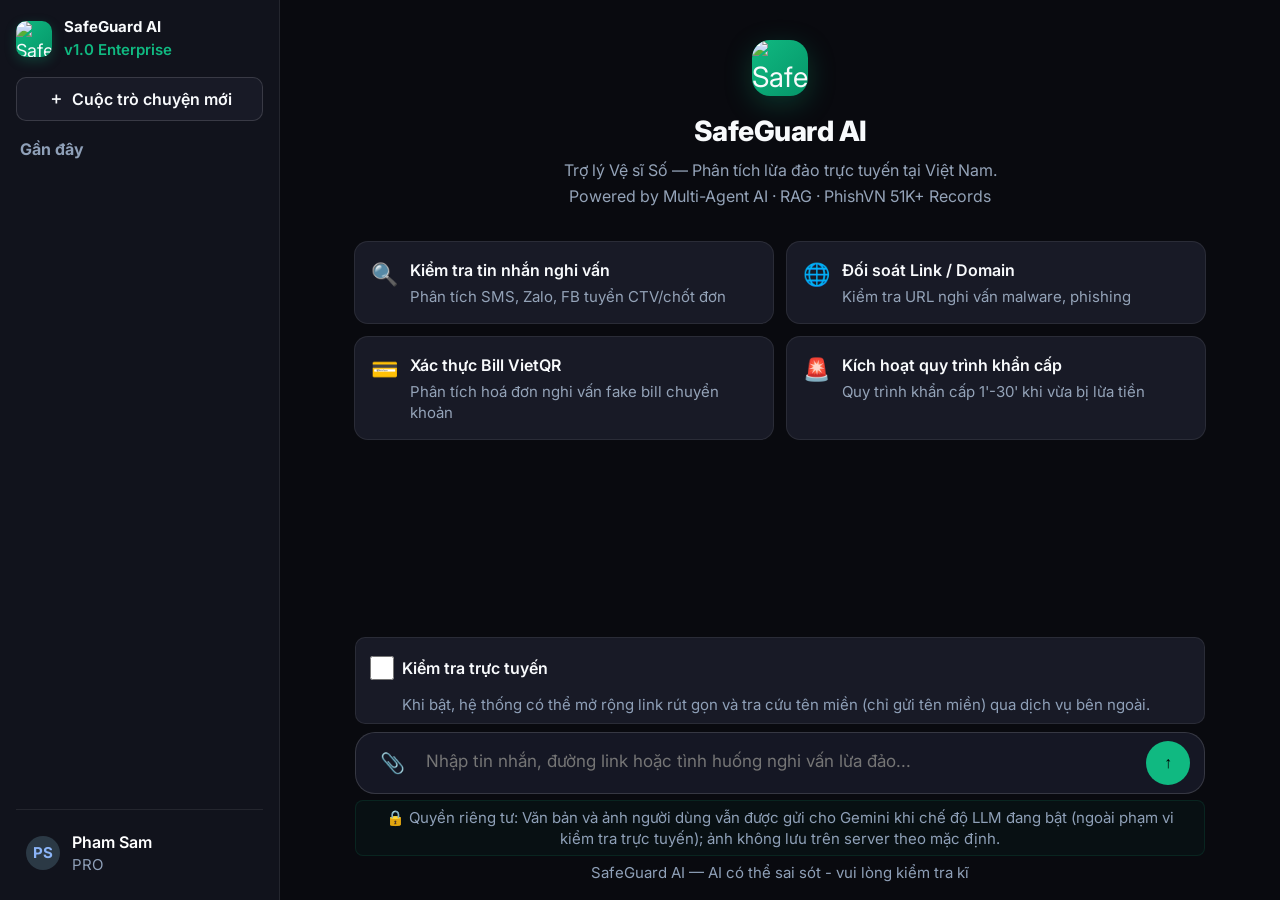
==== commit 37beef05: "UI for ordinary/elderly users: action-conclusion banner, simple mode with details, plain-Vietnamese " ====
--- a/public/index.html
+++ b/public/index.html
@@ -4,7 +4,7 @@
 <head>
     <meta charset="UTF-8">
     <meta name="viewport" content="width=device-width, initial-scale=1.0">
-    <title>SafeGuard AI — Digital Security Assistant</title>
+    <title>SafeGuard AI — Trợ lý an toàn số</title>
     <link rel="stylesheet" href="styles.css">
     <link rel="preconnect" href="https://fonts.googleapis.com">
     <link rel="preconnect" href="https://fonts.gstatic.com" crossorigin>
@@ -15,30 +15,30 @@
 <body>
     <div class="app-layout">
         <!-- ── SIDEBAR ── -->
-        <aside class="sidebar">
-            <div class="sidebar-header">
+        <aside class="sidebar" aria-label="Thanh bên: tạo cuộc trò chuyện mới và lịch sử">
+            <header class="sidebar-header">
                 <div class="logo-box"><img src="/assets/AIScamavatar.jpg" class="brand-avatar-img"
                         alt="SafeGuard AI Logo"></div>
                 <div class="logo-text">
                     <span class="app-title">SafeGuard AI</span>
                     <span class="app-version">v1.0 Enterprise</span>
                 </div>
-            </div>
+            </header>
 
-            <button class="btn-new-chat" id="btnNewChat">
-                <span>＋</span> New Chat
+            <button class="btn-new-chat" id="btnNewChat" type="button" aria-label="Bắt đầu cuộc trò chuyện mới">
+                <span aria-hidden="true">＋</span> Cuộc trò chuyện mới
             </button>
 
             <div class="sidebar-section history-section">
                 <div class="section-label">Gần đây</div>
-                <div class="session-list" id="sessionList">
+                <div class="session-list" id="sessionList" role="group" aria-label="Danh sách cuộc trò chuyện gần đây">
                     <!-- Session items rendered by JS -->
                 </div>
             </div>
 
             <div class="sidebar-footer">
                 <div class="user-profile-card">
-                    <div class="user-avatar-badge">PS</div>
+                    <div class="user-avatar-badge" aria-hidden="true">PS</div>
                     <div class="user-info">
                         <div class="user-name">Pham Sam</div>
                         <div class="user-plan">PRO</div>
@@ -48,7 +48,7 @@
         </aside>
 
         <!-- ── MAIN VIEWPORT ── -->
-        <main class="main-content">
+        <main class="main-content" id="mainContent" aria-label="Khu vực trò chuyện và kết quả phân tích">
 
             <!-- Scrollable Chat Stream Container -->
             <div class="chat-viewport" id="chatViewport">
@@ -65,7 +65,7 @@
                     </div>
 
                     <div class="suggestion-grid">
-                        <div class="suggestion-card"
+                        <div class="suggestion-card" role="button" tabindex="0"
                             data-prompt="Tuyển CTV xem TikTok chốt đơn Shopee thu nhập 500k/ngày. Yêu cầu nạp 500k quỹ đảm bảo vào tài khoản cá nhân Nguyen Van A để kích hoạt tài khoản gấp.">
                             <span class="card-icon">🔍</span>
                             <div class="card-text">
@@ -73,7 +73,7 @@
                                 <p>Phân tích SMS, Zalo, FB tuyển CTV/chốt đơn</p>
                             </div>
                         </div>
-                        <div class="suggestion-card"
+                        <div class="suggestion-card" role="button" tabindex="0"
                             data-prompt="Cán bộ Cục Thuế thông báo: Tài khoản VNeID bị lỗi. Truy cập http://vneid-capnhat.apk để cập nhật.">
                             <span class="card-icon">🌐</span>
                             <div class="card-text">
@@ -81,7 +81,7 @@
                                 <p>Kiểm tra URL nghi vấn malware, phishing</p>
                             </div>
                         </div>
-                        <div class="suggestion-card"
+                        <div class="suggestion-card" role="button" tabindex="0"
                             data-prompt="Gửi ảnh bill VietQR đã chuyển khoản thành công 2 triệu nhưng tài khoản ngân hàng chưa tăng số dư.">
                             <span class="card-icon">💳</span>
                             <div class="card-text">
@@ -89,11 +89,11 @@
                                 <p>Phân tích hoá đơn nghi vấn fake bill chuyển khoản</p>
                             </div>
                         </div>
-                        <div class="suggestion-card"
+                        <div class="suggestion-card" role="button" tabindex="0"
                             data-prompt="Em vừa bị lừa chuyển 5 triệu cho tài khoản lừa đảo tuyển dụng rồi anh ơi, phải làm sao?">
                             <span class="card-icon">🚨</span>
                             <div class="card-text">
-                                <h3>Kích hoạt Emergency Protocol</h3>
+                                <h3>Kích hoạt quy trình khẩn cấp</h3>
                                 <p>Quy trình khẩn cấp 1'-30' khi vừa bị lừa tiền</p>
                             </div>
                         </div>
@@ -101,7 +101,7 @@
                 </div>
 
                 <!-- Chat Stream Messages (rendered by JS) -->
-                <div class="messages-container" id="messagesContainer"></div>
+                <div class="messages-container" id="messagesContainer" role="region" aria-live="polite" aria-label="Kết quả phân tích"></div>
             </div>
 
 
@@ -111,32 +111,32 @@
                 <!-- Online Check Toggle (U3) -->
                 <div class="online-check-container">
                     <label class="online-check-label" for="onlineCheckCheckbox">
-                        <input type="checkbox" id="onlineCheckCheckbox" autocomplete="off">
-                        <span class="online-check-title">Kiểm tra trực tuyến (online_check)</span>
+                        <input type="checkbox" id="onlineCheckCheckbox" autocomplete="off" aria-describedby="onlineCheckHelp">
+                        <span class="online-check-title">Kiểm tra trực tuyến</span>
                     </label>
-                    <div class="online-check-help">Khi bật, hệ thống có thể mở rộng link rút gọn và tra cứu tên miền (chỉ gửi tên miền) qua dịch vụ bên ngoài.</div>
+                    <div class="online-check-help" id="onlineCheckHelp">Khi bật, hệ thống có thể mở rộng link rút gọn và tra cứu tên miền (chỉ gửi tên miền) qua dịch vụ bên ngoài.</div>
                 </div>
 
                 <div class="attached-file-preview hidden" id="filePreview">
                     <span class="file-icon">📎</span>
                     <span class="file-name" id="fileNameText">image.png</span>
-                    <button class="btn-remove-file" id="btnRemoveFile">✕</button>
+                    <button class="btn-remove-file" id="btnRemoveFile" type="button" aria-label="Bỏ ảnh đã chọn">✕</button>
                 </div>
 
                 <div class="input-container" id="inputContainer">
-                    <label class="btn-attach" title="Đính kèm bằng chứng (Ảnh SMS/Bill/Zalo, tệp tài liệu)">
+                    <label class="btn-attach" title="Đính kèm bằng chứng (Ảnh SMS/Bill/Zalo, tệp tài liệu)" aria-label="Đính kèm ảnh bằng chứng (tin nhắn, hóa đơn, ảnh chụp màn hình)">
                         📎
-                        <input type="file" id="fileInput" accept="image/*" hidden>
+                        <input type="file" id="fileInput" accept="image/*" aria-label="Chọn ảnh để tải lên" hidden>
                     </label>
 
                     <textarea id="chatInput" placeholder="Nhập tin nhắn, đường link hoặc tình huống nghi vấn lừa đảo..."
-                        rows="1"></textarea>
+                        rows="1" aria-label="Nhập tin nhắn, đường link hoặc tình huống cần kiểm tra"></textarea>
 
-                    <button class="btn-send" id="btnSend" title="Gửi tin nhắn">
+                    <button class="btn-send" id="btnSend" type="button" title="Gửi tin nhắn" aria-label="Gửi để kiểm tra">
                         ↑
                     </button>
                 </div>
-                <div class="privacy-notice" id="privacyNotice">
+                <div class="privacy-notice" id="privacyNotice" role="note">
                     🔒 Quyền riêng tư: Văn bản và ảnh người dùng vẫn được gửi cho Gemini khi chế độ LLM đang bật (ngoài phạm vi kiểm tra trực tuyến); ảnh không lưu trên server theo mặc định.
                 </div>
                 <div class="disclaimer-text">SafeGuard AI — AI có thể sai sót - vui lòng kiểm tra kĩ</div>
@@ -145,11 +145,11 @@
     </div>
 
     <!-- ── IMAGE LIGHTBOX MODAL ── -->
-    <div class="image-lightbox-modal hidden" id="imageLightboxModal">
+    <div class="image-lightbox-modal hidden" id="imageLightboxModal" role="dialog" aria-modal="true" aria-label="Xem ảnh bằng chứng phóng to">
         <div class="lightbox-backdrop" id="lightboxBackdrop"></div>
         <div class="lightbox-content">
-            <button class="lightbox-close-btn" id="lightboxCloseBtn" title="Đóng (Esc)">✕</button>
-            <img src="" id="lightboxImage" alt="Evidence Preview Large">
+            <button class="lightbox-close-btn" id="lightboxCloseBtn" type="button" title="Đóng (Esc)" aria-label="Đóng ảnh phóng to">✕</button>
+            <img src="" id="lightboxImage" alt="Ảnh bằng chứng phóng to">
             <div class="lightbox-caption" id="lightboxCaption">Bằng chứng hình ảnh</div>
         </div>
     </div>
--- a/public/styles.css
+++ b/public/styles.css
@@ -12,7 +12,7 @@
     
     --text-primary: #f8fafc;
     --text-secondary: #94a3b8;
-    --text-muted: #64748b;
+    --text-muted: #8fa0b8;
     
     --accent: #10b981;
     --accent-glow: rgba(16, 185, 129, 0.2);
@@ -43,6 +43,8 @@
     font-family: 'Inter', -apple-system, BlinkMacSystemFont, sans-serif;
     height: 100vh;
     overflow: hidden;
+    font-size: 17px;
+    line-height: 1.5;
 }
 
 /* ── LAYOUT ── */
@@ -102,7 +104,7 @@
 }
 
 .app-version {
-    font-size: 11px;
+    font-size: 15px;
     font-weight: 600;
     color: var(--accent);
 }
@@ -110,12 +112,13 @@
 .btn-new-chat {
     width: 100%;
     padding: 10px 16px;
+    min-height: 44px;
     background: var(--bg-tertiary);
     border: 1px solid var(--border-light);
     border-radius: var(--radius-sm);
     color: var(--text-primary);
     font-family: inherit;
-    font-size: 13px;
+    font-size: 16px;
     font-weight: 600;
     cursor: pointer;
     transition: var(--transition);
@@ -138,7 +141,7 @@
 }
 
 .section-label {
-    font-size: 13px;
+    font-size: 16px;
     font-weight: 700;
     color: var(--text-muted);
     margin-bottom: 12px;
@@ -157,7 +160,8 @@
     border-radius: var(--radius-xs);
     color: var(--text-secondary);
     padding: 8px 10px;
-    font-size: 12px;
+    min-height: 44px;
+    font-size: 15px;
     font-weight: 500;
     cursor: pointer;
     transition: var(--transition);
@@ -192,14 +196,14 @@
     gap: 10px;
     padding: 8px 12px;
     border-radius: var(--radius-sm);
-    font-size: 13px;
+    font-size: 16px;
     font-weight: 400;
     color: var(--text-secondary);
     cursor: pointer;
     transition: all 0.15s ease;
     border: 1px solid transparent;
     user-select: none;
-    min-height: 38px;
+    min-height: 44px;
     box-sizing: border-box;
 }
 
@@ -216,7 +220,7 @@
 }
 
 .session-icon {
-    font-size: 14px;
+    font-size: 16px;
     flex-shrink: 0;
     opacity: 0.75;
 }
@@ -256,7 +260,7 @@
     border-radius: 50%;
     background: #2b3945;
     color: #8bb4f7;
-    font-size: 12px;
+    font-size: 15px;
     font-weight: 700;
     display: flex;
     align-items: center;
@@ -270,13 +274,13 @@
 }
 
 .user-name {
-    font-size: 13px;
+    font-size: 16px;
     font-weight: 600;
     color: #ffffff;
 }
 
 .user-plan {
-    font-size: 11px;
+    font-size: 15px;
     color: var(--text-muted);
 }
 
@@ -291,7 +295,7 @@
     display: flex;
     justify-content: space-between;
     align-items: center;
-    font-size: 11px;
+    font-size: 15px;
     color: var(--text-muted);
     font-weight: 700;
     text-transform: uppercase;
@@ -302,7 +306,7 @@
 }
 
 .storage-title {
-    font-size: 13px;
+    font-size: 16px;
     font-weight: 600;
     color: var(--text-primary);
     margin: 4px 0 6px 0;
@@ -322,7 +326,7 @@
 }
 
 .storage-sub {
-    font-size: 10px;
+    font-size: 15px;
     color: var(--text-muted);
 }
 
@@ -357,7 +361,7 @@
     padding: 6px 14px;
     color: var(--text-primary);
     font-family: inherit;
-    font-size: 13px;
+    font-size: 16px;
     font-weight: 600;
     cursor: pointer;
     transition: all 0.2s ease;
@@ -377,12 +381,12 @@
 
 .model-badge {
     color: #94a3b8;
-    font-size: 12px;
+    font-size: 15px;
     font-weight: 500;
 }
 
 .dropdown-chevron {
-    font-size: 11px;
+    font-size: 15px;
     color: #94a3b8;
     margin-left: 2px;
     transition: transform 0.2s ease;
@@ -442,13 +446,13 @@
 }
 
 .model-title {
-    font-size: 14px;
+    font-size: 16px;
     font-weight: 600;
     color: #f1f5f9;
 }
 
 .badge-tag {
-    font-size: 11px;
+    font-size: 15px;
     font-weight: 600;
     padding: 2px 7px;
     border-radius: 6px;
@@ -470,11 +474,11 @@
     margin-left: auto;
     color: #3b82f6;
     font-weight: bold;
-    font-size: 14px;
+    font-size: 16px;
 }
 
 .model-desc {
-    font-size: 12px;
+    font-size: 15px;
     color: #94a3b8;
     line-height: 1.35;
 }
@@ -491,7 +495,7 @@
     align-items: center;
     padding: 8px 12px;
     border-radius: 8px;
-    font-size: 13px;
+    font-size: 16px;
     font-weight: 500;
     color: #cbd5e1;
     cursor: pointer;
@@ -527,7 +531,7 @@
     border: none;
     color: var(--text-secondary);
     font-family: inherit;
-    font-size: 12px;
+    font-size: 15px;
     font-weight: 500;
     cursor: pointer;
     transition: background 0.2s ease;
@@ -546,7 +550,7 @@
 }
 
 .thought-toggle-icon {
-    font-size: 10px;
+    font-size: 15px;
     transition: transform 0.2s ease;
     color: var(--text-muted);
 }
@@ -560,7 +564,7 @@
     padding: 10px 14px 12px 14px;
     border-top: 1px solid rgba(255, 255, 255, 0.06);
     background: rgba(0, 0, 0, 0.2);
-    font-size: 12px;
+    font-size: 15px;
     color: var(--text-muted);
     line-height: 1.5;
 }
@@ -632,7 +636,7 @@
 }
 
 .hero-subtitle {
-    font-size: 14px;
+    font-size: 16px;
     color: var(--text-secondary);
     line-height: 1.6;
     margin-bottom: 32px;
@@ -667,14 +671,14 @@
 }
 
 .card-text h3 {
-    font-size: 13px;
+    font-size: 16px;
     font-weight: 600;
     color: var(--text-primary);
     margin-bottom: 4px;
 }
 
 .card-text p {
-    font-size: 12px;
+    font-size: 15px;
     color: var(--text-secondary);
     line-height: 1.4;
 }
@@ -718,7 +722,7 @@
 .message-content {
     flex: 1;
     line-height: 1.7;
-    font-size: 14px;
+    font-size: 17px;
 }
 
 .message-row.user .message-content {
@@ -752,7 +756,7 @@
 }
 
 .risk-headline {
-    font-size: 14px;
+    font-size: 17px;
     font-weight: 600;
     margin-bottom: 12px;
     color: var(--text-primary);
@@ -782,7 +786,7 @@
 }
 
 .metric-label {
-    font-size: 11px;
+    font-size: 15px;
     color: var(--text-muted);
     text-transform: uppercase;
     letter-spacing: 0.5px;
@@ -807,7 +811,7 @@
 }
 
 .breakdown-label {
-    font-size: 13px;
+    font-size: 16px;
     color: var(--text-secondary);
     flex: 1;
 }
@@ -841,7 +845,7 @@
     display: flex;
     align-items: center;
     gap: 8px;
-    font-size: 13px;
+    font-size: 16px;
     font-weight: 600;
     color: var(--accent);
     margin-bottom: 8px;
@@ -855,7 +859,7 @@
     display: flex;
     flex-direction: column;
     gap: 4px;
-    font-size: 12px;
+    font-size: 15px;
     color: var(--text-muted);
 }
 
@@ -889,7 +893,7 @@
     display: flex;
     align-items: center;
     gap: 10px;
-    font-size: 13px;
+    font-size: 16px;
     color: var(--accent);
     margin-bottom: 8px;
     max-width: 850px;
@@ -903,8 +907,10 @@
     border: none;
     color: var(--text-muted);
     cursor: pointer;
-    font-size: 14px;
+    font-size: 16px;
     margin-left: auto;
+    min-width: 44px;
+    min-height: 44px;
 }
 
 .btn-remove-file:hover { color: var(--danger); }
@@ -936,10 +942,15 @@
 }
 
 .btn-attach {
-    font-size: 18px;
+    font-size: 20px;
     color: var(--text-muted);
     cursor: pointer;
     padding: 4px;
+    min-width: 44px;
+    min-height: 44px;
+    display: flex;
+    align-items: center;
+    justify-content: center;
     transition: var(--transition);
 }
 
@@ -951,16 +962,19 @@
     border: none;
     color: var(--text-primary);
     font-family: inherit;
-    font-size: 14px;
+    font-size: 17px;
     resize: none;
     outline: none;
     max-height: 120px;
+    min-height: 44px;
+    padding: 8px 4px;
     line-height: 1.5;
 }
 
 .btn-send {
-    width: 32px;
-    height: 32px;
+    width: 44px;
+    height: 44px;
+    min-height: 44px;
     border-radius: 50%;
     background: var(--accent);
     border: none;
@@ -979,7 +993,7 @@
 }
 
 .disclaimer-text {
-    font-size: 11px;
+    font-size: 15px;
     color: var(--text-muted);
     margin-top: 6px;
     text-align: center;
@@ -1064,7 +1078,7 @@
 .lightbox-caption {
     margin-top: 10px;
     color: var(--text-secondary);
-    font-size: 13px;
+    font-size: 16px;
     font-weight: 500;
     background: rgba(255, 255, 255, 0.1);
     padding: 4px 14px;
@@ -1076,8 +1090,9 @@
     position: absolute;
     top: -16px;
     right: -16px;
-    width: 36px;
-    height: 36px;
+    width: 44px;
+    height: 44px;
+    min-height: 44px;
     border-radius: 50%;
     background: #1f1f1f;
     border: 1px solid rgba(255, 255, 255, 0.2);
@@ -1122,27 +1137,28 @@
     align-items: center;
     gap: 8px;
     cursor: pointer;
-    font-size: 13px;
+    min-height: 44px;
+    font-size: 16px;
     font-weight: 600;
     color: var(--text-primary);
 }
 
 .online-check-label input[type="checkbox"] {
-    width: 16px;
-    height: 16px;
+    width: 24px;
+    height: 24px;
     accent-color: var(--accent);
     cursor: pointer;
 }
 
 .online-check-help {
-    font-size: 11px;
+    font-size: 15px;
     color: var(--text-muted);
     line-height: 1.4;
-    padding-left: 24px;
+    padding-left: 32px;
 }
 
 .privacy-notice {
-    font-size: 11px;
+    font-size: 15px;
     color: var(--text-muted);
     margin-top: 6px;
     text-align: center;
@@ -1163,7 +1179,7 @@
 }
 
 .url-analysis-title {
-    font-size: 14px;
+    font-size: 16px;
     font-weight: 700;
     color: var(--text-primary);
     margin-bottom: 2px;
@@ -1174,7 +1190,7 @@
     border: 1px solid var(--border);
     border-radius: var(--radius-sm);
     padding: 10px 14px;
-    font-size: 12px;
+    font-size: 15px;
     color: var(--text-secondary);
     line-height: 1.5;
 }
@@ -1205,14 +1221,14 @@
     align-items: center;
     flex-wrap: wrap;
     gap: 8px;
-    font-size: 12px;
+    font-size: 15px;
 }
 
 .verdict-badge {
     padding: 3px 10px;
     border-radius: 20px;
     font-weight: 700;
-    font-size: 12px;
+    font-size: 15px;
     display: inline-flex;
     align-items: center;
     gap: 4px;
@@ -1261,7 +1277,7 @@
 }
 
 .link-score-badge {
-    font-size: 11px;
+    font-size: 15px;
     font-weight: 600;
     color: var(--text-secondary);
     background: var(--bg-tertiary);
@@ -1271,7 +1287,7 @@
 }
 
 .link-source-tag {
-    font-size: 11px;
+    font-size: 15px;
     color: var(--text-muted);
     margin-left: auto;
 }
@@ -1294,7 +1310,7 @@
 }
 
 .link-row-label {
-    font-size: 11px;
+    font-size: 15px;
     font-weight: 700;
     color: var(--text-muted);
     text-transform: uppercase;
@@ -1303,7 +1319,7 @@
 
 .link-row-value {
     font-family: monospace, -apple-system, sans-serif;
-    font-size: 12px;
+    font-size: 15px;
     color: var(--text-primary);
     word-break: break-all;
     overflow-wrap: anywhere;
@@ -1334,7 +1350,7 @@
     display: flex;
     flex-direction: column;
     gap: 4px;
-    font-size: 12px;
+    font-size: 15px;
 }
 
 .brand-match-title {
@@ -1354,14 +1370,14 @@
 }
 
 .brand-match-warning {
-    font-size: 11px;
+    font-size: 15px;
     color: var(--text-muted);
     font-style: italic;
 }
 
 /* ── OBFUSCATION & REDIRECT SECTIONS ── */
 .section-subtitle {
-    font-size: 12px;
+    font-size: 15px;
     font-weight: 700;
     color: var(--text-secondary);
     margin-bottom: 4px;
@@ -1383,7 +1399,7 @@
     display: flex;
     align-items: flex-start;
     gap: 6px;
-    font-size: 12px;
+    font-size: 15px;
     color: var(--text-secondary);
     line-height: 1.4;
     word-break: break-all;
@@ -1417,7 +1433,7 @@
     display: flex;
     align-items: flex-start;
     gap: 8px;
-    font-size: 12px;
+    font-size: 15px;
     padding: 6px 10px;
     border-radius: 6px;
     background: var(--bg-tertiary);
@@ -1426,7 +1442,7 @@
 }
 
 .signal-badge {
-    font-size: 10px;
+    font-size: 15px;
     font-weight: 700;
     padding: 2px 6px;
     border-radius: 4px;
@@ -1446,7 +1462,7 @@
 
 .signal-evidence {
     color: var(--text-muted);
-    font-size: 11px;
+    font-size: 15px;
 }
 
 /* ── UNVERIFIED GUIDE BOX (U4) ── */
@@ -1461,7 +1477,7 @@
 }
 
 .unverified-guide-msg {
-    font-size: 12px;
+    font-size: 15px;
     color: #fde047;
     line-height: 1.5;
     font-weight: 500;
@@ -1469,12 +1485,13 @@
 
 .btn-upload-screenshot {
     align-self: flex-start;
-    padding: 6px 14px;
+    padding: 10px 18px;
+    min-height: 44px;
     background: #eab308;
     color: #000;
     border: none;
     border-radius: 6px;
-    font-size: 12px;
+    font-size: 15px;
     font-weight: 700;
     cursor: pointer;
     transition: var(--transition);
@@ -1486,7 +1503,7 @@
 }
 
 .url-more-notice, .url-truncated-notice {
-    font-size: 12px;
+    font-size: 15px;
     font-style: italic;
     color: var(--text-muted);
     padding: 6px 10px;
@@ -1508,7 +1525,7 @@
 }
 
 .pipeline-trace-header {
-    font-size: 12px;
+    font-size: 15px;
     font-weight: 700;
     color: var(--accent);
 }
@@ -1523,7 +1540,7 @@
     display: flex;
     align-items: center;
     gap: 8px;
-    font-size: 12px;
+    font-size: 15px;
     font-family: monospace, sans-serif;
     color: var(--text-secondary);
 }
@@ -1538,7 +1555,7 @@
 }
 
 .stage-status {
-    font-size: 11px;
+    font-size: 15px;
     font-weight: 700;
 }
 
@@ -1561,13 +1578,13 @@
 }
 
 .network-actions-title {
-    font-size: 12px;
+    font-size: 15px;
     font-weight: 700;
     color: var(--text-secondary);
 }
 
 .network-empty-text {
-    font-size: 12px;
+    font-size: 15px;
     font-style: italic;
     color: var(--text-muted);
 }
@@ -1582,7 +1599,7 @@
     display: flex;
     align-items: center;
     gap: 8px;
-    font-size: 12px;
+    font-size: 15px;
     font-family: monospace, sans-serif;
     color: var(--text-secondary);
 }
@@ -1595,7 +1612,7 @@
 .act-status {
     font-weight: 700;
     text-transform: uppercase;
-    font-size: 11px;
+    font-size: 15px;
 }
 
 .act-target {
@@ -1616,7 +1633,7 @@
 }
 
 .image-analysis-title {
-    font-size: 13px;
+    font-size: 16px;
     font-weight: 700;
     color: var(--text-primary);
 }
@@ -1626,7 +1643,7 @@
     flex-direction: column;
     gap: 4px;
     font-family: monospace, sans-serif;
-    font-size: 12px;
+    font-size: 15px;
     color: #93c5fd;
     word-break: break-all;
 }
@@ -1639,7 +1656,7 @@
     display: flex;
     flex-direction: column;
     gap: 4px;
-    font-size: 12px;
+    font-size: 15px;
 }
 
 .vietqr-row {
@@ -1677,7 +1694,7 @@
     justify-content: space-between;
     flex-wrap: wrap;
     gap: 8px;
-    font-size: 11px;
+    font-size: 15px;
     color: var(--text-muted);
 }
 
@@ -1689,7 +1706,7 @@
 
 /* ── MISSING ENTERPRISE COMPONENT STYLES (S3) ── */
 .hitl-footer {
-    font-size: 11px;
+    font-size: 15px;
     color: var(--text-muted);
     font-style: italic;
     margin-top: 10px;
@@ -1698,7 +1715,7 @@
 }
 
 .metric-sub {
-    font-size: 11px;
+    font-size: 15px;
     color: var(--text-muted);
     margin-top: 2px;
 }
@@ -1719,20 +1736,20 @@
 }
 
 .recs-title {
-    font-size: 13px;
+    font-size: 16px;
     font-weight: 700;
     color: var(--accent);
     margin-bottom: 4px;
 }
 
 .rec-item {
-    font-size: 13px;
+    font-size: 16px;
     color: var(--text-primary);
     line-height: 1.5;
 }
 
 .chat-headline-text {
-    font-size: 14px;
+    font-size: 17px;
     font-weight: 500;
     color: var(--text-primary);
     line-height: 1.6;
@@ -1742,7 +1759,7 @@
 .chat-recommendations-list {
     list-style: disc;
     padding-left: 20px;
-    font-size: 13px;
+    font-size: 16px;
     color: var(--text-secondary);
     line-height: 1.6;
     display: flex;
@@ -1751,14 +1768,14 @@
 }
 
 .breakdown-title {
-    font-size: 13px;
+    font-size: 16px;
     font-weight: 700;
     color: var(--text-secondary);
     margin-bottom: 8px;
 }
 
 .breakdown-pct {
-    font-size: 12px;
+    font-size: 15px;
     font-weight: 700;
     color: var(--warning);
     min-width: 40px;
@@ -1766,7 +1783,7 @@
 }
 
 .user-msg-text {
-    font-size: 14px;
+    font-size: 17px;
     line-height: 1.5;
     color: var(--text-primary);
     word-break: break-word;
@@ -1775,21 +1792,21 @@
 
 .empty-history-notice {
     padding: 16px 12px;
-    font-size: 12px;
+    font-size: 15px;
     font-style: italic;
     color: var(--text-muted);
     text-align: center;
 }
 
 .image-not-stored-notice {
-    font-size: 12px;
+    font-size: 15px;
     font-style: italic;
     color: var(--text-muted);
     margin-bottom: 6px;
 }
 
 .emergency-title {
-    font-size: 13px;
+    font-size: 16px;
     font-weight: 800;
     color: #ef4444;
     margin-bottom: 6px;
@@ -1798,14 +1815,14 @@
 }
 
 .emergency-step-row {
-    font-size: 12px;
+    font-size: 15px;
     color: var(--text-primary);
     line-height: 1.5;
     padding: 4px 0;
 }
 
 .qr-link-item {
-    font-size: 12px;
+    font-size: 15px;
     font-family: monospace, sans-serif;
     color: #93c5fd;
     word-break: break-all;
@@ -1815,12 +1832,12 @@
     display: inline-flex;
     align-items: center;
     gap: 4px;
-    font-size: 11px;
+    font-size: 15px;
     color: var(--text-muted);
 }
 
 .step-detail {
-    font-size: 12px;
+    font-size: 15px;
     color: var(--text-secondary);
     line-height: 1.4;
 }
@@ -1841,7 +1858,7 @@
     display: flex;
     align-items: center;
     gap: 8px;
-    font-size: 12px;
+    font-size: 15px;
     flex-wrap: wrap;
 }
 
@@ -1866,12 +1883,12 @@
     display: flex;
     flex-direction: column;
     gap: 4px;
-    font-size: 12px;
+    font-size: 15px;
     color: var(--text-secondary);
 }
 
 .intel-item {
-    font-size: 12px;
+    font-size: 15px;
     color: var(--text-secondary);
     line-height: 1.4;
 }
@@ -1883,7 +1900,7 @@
 }
 
 .cert-row {
-    font-size: 12px;
+    font-size: 15px;
     line-height: 1.4;
     word-break: break-all;
 }
@@ -1899,7 +1916,7 @@
 .cert-san {
     color: #94a3b8;
     font-family: monospace, sans-serif;
-    font-size: 11px;
+    font-size: 15px;
 }
 
 .risk-level-unknown {
@@ -1929,9 +1946,196 @@
 }
 
 .thinking-title {
-    font-size: 13px;
+    font-size: 16px;
     font-weight: 500;
     color: var(--text-secondary);
+}
+
+/* ── U1: ACTION CONCLUSION BLOCK ── */
+/* Prominent alert block rendered at top of results; >= 28px bold per U1/U4 */
+.action-conclusion {
+    border-radius: var(--radius-md);
+    padding: 20px 24px;
+    margin-bottom: 16px;
+    border: 2px solid transparent;
+}
+
+.action-conclusion-critical {
+    background: rgba(239, 68, 68, 0.18);
+    border-color: #ef4444;
+    color: #fca5a5;
+}
+
+.action-conclusion-high {
+    background: rgba(239, 68, 68, 0.12);
+    border-color: #f87171;
+    color: #fca5a5;
+}
+
+.action-conclusion-medium {
+    background: rgba(245, 158, 11, 0.12);
+    border-color: #f59e0b;
+    color: #fcd34d;
+}
+
+.action-conclusion-low {
+    background: rgba(16, 185, 129, 0.10);
+    border-color: #10b981;
+    color: #6ee7b7;
+}
+
+.action-conclusion-unverified {
+    background: rgba(245, 158, 11, 0.10);
+    border-color: #d97706;
+    color: #fde68a;
+}
+
+.action-conclusion-header {
+    display: flex;
+    align-items: flex-start;
+    gap: 14px;
+}
+
+.action-conclusion-icon {
+    font-size: 32px;
+    line-height: 1;
+    flex-shrink: 0;
+}
+
+/* >= 28px bold as required by U1/U4 */
+.action-conclusion-text {
+    font-size: 28px;
+    font-weight: 700;
+    line-height: 1.3;
+    flex: 1;
+}
+
+/* ── U2: SIMPLE MODE — WHY BOX ── */
+.simple-why-box {
+    background: var(--bg-card);
+    border-radius: var(--radius-sm);
+    padding: 16px 20px;
+    margin-bottom: 12px;
+    border: 1px solid var(--border);
+}
+
+.simple-section-title {
+    font-size: 17px;
+    font-weight: 700;
+    color: var(--text-primary);
+    margin-bottom: 10px;
+}
+
+.simple-why-list {
+    list-style: disc;
+    padding-left: 20px;
+    display: flex;
+    flex-direction: column;
+    gap: 6px;
+}
+
+.simple-why-item {
+    font-size: 16px;
+    line-height: 1.55;
+    color: var(--text-primary);
+}
+
+/* ── U2: SIMPLE MODE — ACTIONS BOX ── */
+.simple-actions-box {
+    background: var(--bg-card);
+    border-radius: var(--radius-sm);
+    padding: 16px 20px;
+    margin-bottom: 12px;
+    border: 1px solid var(--border);
+}
+
+.simple-actions-list {
+    list-style: decimal;
+    padding-left: 22px;
+    display: flex;
+    flex-direction: column;
+    gap: 8px;
+}
+
+/* Large text for actions per U1/U4 */
+.simple-action-item {
+    font-size: 17px;
+    font-weight: 600;
+    line-height: 1.5;
+    color: var(--text-primary);
+}
+
+/* ── U2: CONDENSED LINK CARD ── */
+.condensed-link-card {
+    background: var(--bg-card);
+    border-radius: var(--radius-sm);
+    padding: 14px 18px;
+    margin-bottom: 12px;
+    border: 1px solid rgba(245, 158, 11, 0.4);
+}
+
+.condensed-link-title {
+    font-size: 15px;
+    font-weight: 700;
+    color: #f59e0b;
+    margin-bottom: 8px;
+}
+
+.condensed-link-label {
+    font-size: 15px;
+    font-weight: 600;
+    color: var(--text-secondary);
+    min-width: 90px;
+    display: inline-block;
+}
+
+.condensed-link-value {
+    font-size: 15px;
+    color: var(--text-primary);
+    word-break: break-all;
+    font-family: monospace, sans-serif;
+}
+
+/* ── U5: DEEP CHECK BUTTON ── */
+.deep-check-box {
+    display: flex;
+    flex-direction: column;
+    align-items: flex-start;
+    gap: 8px;
+    padding: 16px 20px;
+    background: rgba(16, 185, 129, 0.08);
+    border-radius: var(--radius-sm);
+    border: 1px solid rgba(16, 185, 129, 0.3);
+    margin-bottom: 12px;
+}
+
+/* min-height >= 44px per U4 touch target requirement */
+.btn-deep-check {
+    min-height: 44px;
+    padding: 10px 22px;
+    font-size: 17px;
+    font-weight: 700;
+    color: #04281d;
+    background: var(--accent);
+    border: none;
+    border-radius: var(--radius-xs);
+    cursor: pointer;
+    transition: var(--transition);
+}
+
+.btn-deep-check:hover {
+    background: #34d399;
+}
+
+.btn-deep-check:focus-visible {
+    outline: 3px solid #10b981;
+    outline-offset: 2px;
+}
+
+.deep-check-desc {
+    font-size: 15px;
+    color: var(--text-secondary);
+    line-height: 1.5;
 }
 
 /* ── MOBILE RESPONSIVENESS ── */
@@ -1950,3 +2154,114 @@
         padding: 6px 10px;
     }
 }
+
+/* ============================================================
+   PHASE 5B — ACCESSIBILITY, SIMPLE MODE DETAILS, NARROW SCREENS
+   ============================================================ */
+
+/* Touch targets: every control is at least 44px tall */
+button,
+select,
+textarea,
+input:not([type="checkbox"]):not([type="radio"]):not([type="file"]) {
+    min-height: 44px;
+}
+
+/* Clear keyboard focus ring (not colour-only, >= 3px) */
+:focus-visible {
+    outline: 3px solid #fde047;
+    outline-offset: 2px;
+}
+
+.suggestion-card:focus-visible,
+.session-item:focus-visible {
+    outline: 3px solid #fde047;
+    outline-offset: 2px;
+}
+
+/* Technical details accordion (closed by default) */
+.technical-details {
+    margin-top: 12px;
+    background: var(--bg-tertiary);
+    border: 1px solid var(--border-light);
+    border-radius: var(--radius-sm);
+    padding: 0 16px;
+}
+
+.technical-details-summary {
+    display: flex;
+    align-items: center;
+    min-height: 44px;
+    padding: 10px 0;
+    font-size: 17px;
+    font-weight: 700;
+    color: var(--text-primary);
+    cursor: pointer;
+}
+
+.technical-details[open] > .technical-details-summary {
+    border-bottom: 1px solid var(--border);
+    margin-bottom: 12px;
+}
+
+.technical-details-body {
+    padding-bottom: 12px;
+}
+
+/* Raw code caption shown only inside technical details */
+/* small-caption */
+.signal-code {
+    font-size: 13px;
+    color: var(--text-muted);
+    margin-left: 6px;
+}
+
+/* Respect users who ask for less motion */
+@media (prefers-reduced-motion: reduce) {
+    *,
+    *::before,
+    *::after {
+        animation: none !important;
+        transition: none !important;
+        scroll-behavior: auto !important;
+    }
+}
+
+/* Narrow phones: nothing may overflow horizontally */
+@media (max-width: 480px) {
+    .app-layout {
+        flex-direction: column;
+        width: 100%;
+    }
+    .sidebar {
+        width: 100%;
+        max-height: 30vh;
+        overflow-y: auto;
+    }
+    .action-conclusion {
+        padding: 14px 14px;
+    }
+    .action-conclusion-text {
+        overflow-wrap: anywhere;
+    }
+    .action-conclusion-icon {
+        font-size: 26px;
+    }
+    .link-analysis-card,
+    .condensed-link-card,
+    .simple-why-box,
+    .simple-actions-box,
+    .deep-check-box,
+    .technical-details {
+        max-width: 100%;
+        overflow-wrap: anywhere;
+        word-break: break-word;
+    }
+    .condensed-link-value,
+    .link-row-value {
+        word-break: break-all;
+    }
+    .btn-deep-check {
+        width: 100%;
+    }
+}
